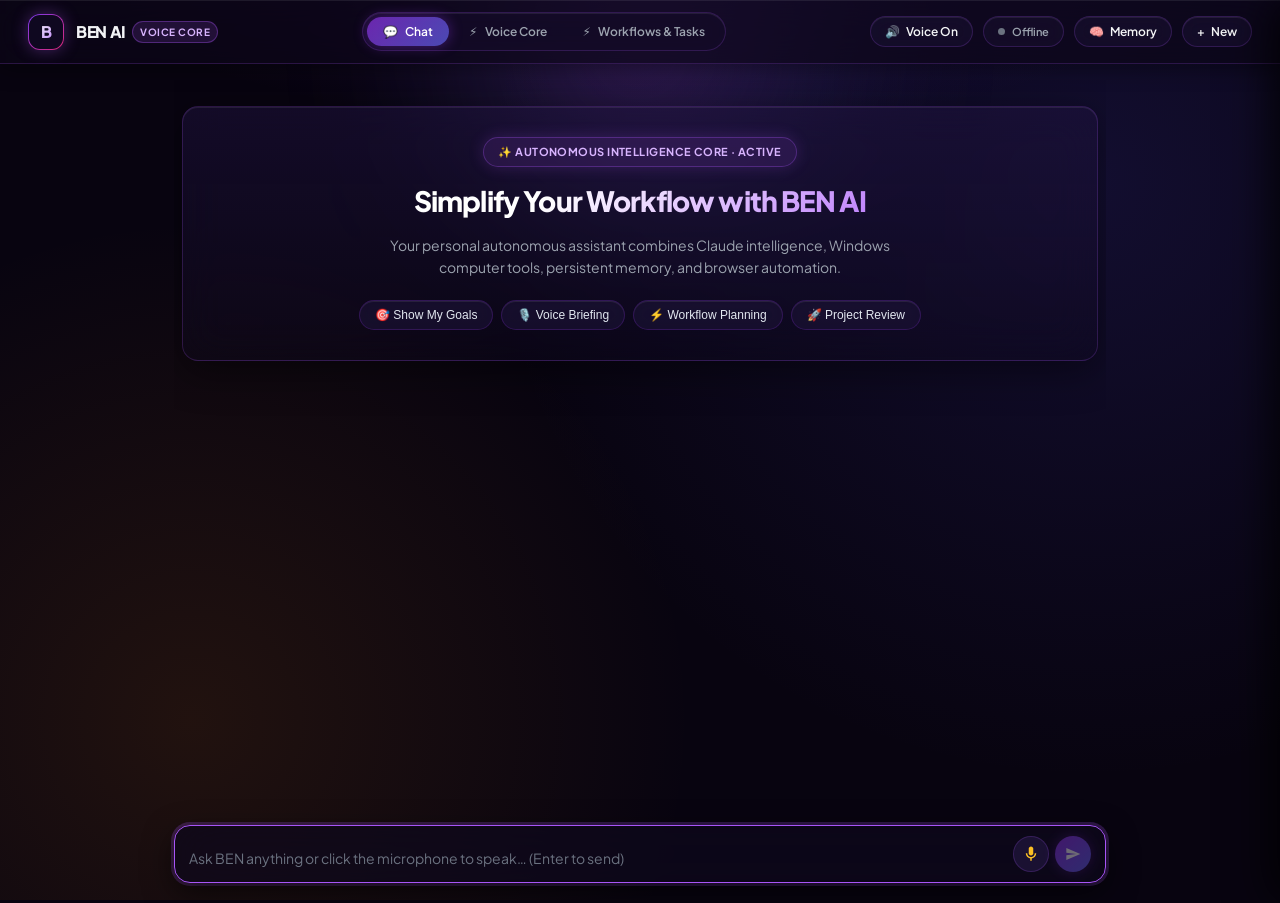
==== public/index.html @ 2bc4e599 "fix(vercel): add public/index.html to resolve 404 Not Found on deployment Vercel rewrites to the Fas" ====
<!DOCTYPE html>
<html lang="en">
<head>
  <meta charset="UTF-8" />
  <meta name="viewport" content="width=device-width, initial-scale=1.0" />
  <title>BEN — Autonomous AI Assistant</title>
  <link rel="preconnect" href="https://fonts.googleapis.com">
  <link rel="preconnect" href="https://fonts.gstatic.com" crossorigin>
  <link href="https://fonts.googleapis.com/css2?family=Plus+Jakarta+Sans:wght@300;400;500;600;700;800&family=JetBrains+Mono:wght@400;500;700&display=swap" rel="stylesheet">
  <style>
    /* ═══════════════════════════════════════════════════════════════════
       BEN AI — VORTASKY DESIGN SYSTEM
       Aesthetic: Deep Midnight Obsidian, Cosmic Purple, Golden Energy HUD
       ═══════════════════════════════════════════════════════════════════ */
    *, *::before, *::after { box-sizing: border-box; margin: 0; padding: 0; }

    :root {
      --bg-base:        #080410;
      --bg-gradient:    radial-gradient(ellipse 80% 50% at 50% -20%, rgba(120, 40, 200, 0.25), transparent 70%),
                        radial-gradient(circle 600px at 85% 20%, rgba(79, 70, 229, 0.15), transparent),
                        radial-gradient(circle 500px at 15% 80%, rgba(217, 119, 6, 0.12), transparent),
                        #080410;
      --panel-bg:       rgba(18, 12, 34, 0.62);
      --panel-border:   rgba(168, 85, 247, 0.2);
      --panel-border-hover: rgba(192, 132, 252, 0.45);
      --card-bg:        rgba(26, 17, 50, 0.52);
      --card-border:    rgba(147, 51, 234, 0.22);
      --input-bg:       rgba(14, 9, 28, 0.72);

      --accent-purple:  #a855f7;
      --accent-indigo:  #6366f1;
      --accent-glow:    rgba(168, 85, 247, 0.35);
      --accent-amber:   #f59e0b;
      --accent-gold:    #fbbf24;
      --gold-glow:      rgba(245, 158, 11, 0.45);
      --accent-cyan:    #06b6d4;
      --cyan-glow:      rgba(6, 182, 212, 0.4);

      --text-main:      #f3f4f6;
      --text-muted:     #9ca3af;
      --text-dim:       #6b7280;
      --text-accent:    #c084fc;

      --bubble-user:    linear-gradient(135deg, rgba(88, 28, 135, 0.62) 0%, rgba(126, 34, 206, 0.52) 100%);
      --bubble-ben:     rgba(22, 14, 42, 0.72);
      --bubble-border:  rgba(168, 85, 247, 0.22);

      --glass-specular: inset 0 1px 0 rgba(255, 255, 255, 0.08);

      --success:        #10b981;
      --error:          #f43f5e;
      --font-sans:      'Plus Jakarta Sans', system-ui, -apple-system, sans-serif;
      --font-mono:      'JetBrains Mono', 'Consolas', monospace;
      --radius-lg:      16px;
      --radius-md:      12px;
      --radius-sm:      8px;
      --radius-pill:    9999px;
      --transition:     all 0.25s cubic-bezier(0.16, 1, 0.3, 1);
    }

    html {
      scroll-behavior: smooth;
    }

    body {
      min-height: 100vh;
      background: var(--bg-gradient);
      background-attachment: fixed;
      color: var(--text-main);
      font-family: var(--font-sans);
      line-height: 1.6;
      overflow-x: hidden;
      overflow-y: auto;
      scroll-behavior: smooth;
      display: flex;
      flex-direction: column;
    }

    /* Ambient Haze */
    .ambient-glow {
      position: fixed;
      top: -150px;
      left: 50%;
      transform: translateX(-50%);
      width: 700px;
      height: 400px;
      background: radial-gradient(circle, rgba(168, 85, 247, 0.25) 0%, rgba(99, 102, 241, 0.1) 40%, transparent 70%);
      pointer-events: none;
      z-index: 0;
      filter: blur(60px);
    }

    /* Subtle custom scrollbars */
    ::-webkit-scrollbar {
      width: 6px;
      height: 6px;
    }
    ::-webkit-scrollbar-track {
      background: transparent;
    }
    ::-webkit-scrollbar-thumb {
      background: rgba(168, 85, 247, 0.25);
      border-radius: 4px;
    }
    ::-webkit-scrollbar-thumb:hover {
      background: rgba(168, 85, 247, 0.5);
    }

    /* ── Header (Vortasky Style) ────────────────────────────────── */
    #header {
      position: sticky;
      top: 0;
      z-index: 100;
      display: flex;
      align-items: center;
      justify-content: space-between;
      padding: 12px 28px;
      background: rgba(12, 7, 24, 0.68);
      backdrop-filter: blur(20px);
      -webkit-backdrop-filter: blur(20px);
      border-bottom: 1px solid var(--panel-border);
      box-shadow: 0 4px 20px rgba(0, 0, 0, 0.4), var(--glass-specular);
      gap: 16px;
    }

    .brand {
      display: flex;
      align-items: center;
      gap: 12px;
      cursor: pointer;
    }

    .brand-icon {
      width: 36px;
      height: 36px;
      border-radius: var(--radius-md);
      background: linear-gradient(135deg, #7c3aed 0%, #db2777 100%);
      display: flex;
      align-items: center;
      justify-content: center;
      box-shadow: 0 0 16px var(--accent-glow);
      position: relative;
      overflow: hidden;
    }
    .brand-icon::after {
      content: '';
      position: absolute;
      inset: 1px;
      border-radius: calc(var(--radius-md) - 1px);
      background: #0f0820;
    }
    .brand-icon span {
      position: relative;
      z-index: 2;
      font-weight: 800;
      font-size: 16px;
      background: linear-gradient(135deg, #f3f4f6, #c084fc);
      -webkit-background-clip: text;
      -webkit-text-fill-color: transparent;
    }

    .brand-text h1 {
      font-size: 16px;
      font-weight: 800;
      letter-spacing: -0.02em;
      display: flex;
      align-items: center;
      gap: 6px;
    }
    .brand-text h1 span {
      font-size: 10px;
      font-weight: 700;
      padding: 2px 7px;
      border-radius: var(--radius-pill);
      background: rgba(168, 85, 247, 0.15);
      border: 1px solid rgba(168, 85, 247, 0.35);
      color: #d8b4fe;
      letter-spacing: 0.05em;
      text-transform: uppercase;
    }

    /* Nav View Switcher Pills */
    .nav-tabs {
      display: flex;
      align-items: center;
      gap: 4px;
      background: rgba(22, 13, 44, 0.65);
      backdrop-filter: blur(14px);
      -webkit-backdrop-filter: blur(14px);
      border: 1px solid var(--panel-border);
      box-shadow: var(--glass-specular);
      padding: 4px;
      border-radius: var(--radius-pill);
    }
    .nav-tab {
      background: transparent;
      border: none;
      color: var(--text-muted);
      font-family: inherit;
      font-size: 12px;
      font-weight: 600;
      padding: 7px 16px;
      border-radius: var(--radius-pill);
      cursor: pointer;
      display: flex;
      align-items: center;
      gap: 7px;
      transition: var(--transition);
      white-space: nowrap;
    }
    .nav-tab:hover {
      color: var(--text-main);
    }
    .nav-tab.active {
      background: linear-gradient(135deg, rgba(147, 51, 234, 0.7) 0%, rgba(99, 102, 241, 0.7) 100%);
      color: #fff;
      box-shadow: 0 0 14px rgba(147, 51, 234, 0.4);
    }

    /* Header Controls */
    .header-actions {
      display: flex;
      align-items: center;
      gap: 10px;
    }

    .pill-badge {
      display: flex;
      align-items: center;
      gap: 7px;
      background: rgba(26, 17, 50, 0.55);
      backdrop-filter: blur(10px);
      -webkit-backdrop-filter: blur(10px);
      border: 1px solid var(--panel-border);
      box-shadow: var(--glass-specular);
      border-radius: var(--radius-pill);
      padding: 6px 14px;
      font-size: 11px;
      font-weight: 600;
      color: var(--text-muted);
    }
    .status-dot {
      width: 7px;
      height: 7px;
      border-radius: 50%;
      background: #6b7280;
      transition: var(--transition);
    }
    .status-dot.online {
      background: var(--success);
      box-shadow: 0 0 10px rgba(16, 185, 129, 0.8);
    }
    .status-dot.speaking {
      background: var(--accent-amber);
      box-shadow: 0 0 10px var(--gold-glow);
      animation: pulse 1s infinite;
    }

    .btn-action {
      background: rgba(26, 17, 50, 0.6);
      backdrop-filter: blur(10px);
      -webkit-backdrop-filter: blur(10px);
      border: 1px solid var(--panel-border);
      box-shadow: var(--glass-specular);
      color: var(--text-main);
      padding: 7px 14px;
      border-radius: var(--radius-pill);
      font-family: inherit;
      font-size: 12px;
      font-weight: 600;
      cursor: pointer;
      display: flex;
      align-items: center;
      gap: 6px;
      transition: var(--transition);
    }
    .btn-action:hover {
      background: rgba(147, 51, 234, 0.25);
      border-color: var(--accent-purple);
      box-shadow: 0 0 12px var(--accent-glow);
    }
    .btn-action.active {
      background: rgba(245, 158, 11, 0.2);
      border-color: var(--accent-amber);
      color: var(--accent-gold);
      box-shadow: 0 0 12px var(--gold-glow);
    }

    /* ── Main View Container ────────────────────────────────────── */
    #app-container {
      position: relative;
      z-index: 1;
      flex: 1;
      min-height: calc(100vh - 61px);
      display: flex;
    }

    .view-panel {
      display: none;
      width: 100%;
      min-height: calc(100vh - 61px);
      flex-direction: column;
    }
    .view-panel.active {
      display: flex;
    }

    /* ═══════════════════════════════════════════════════════════════════
       VIEW 1: CHAT INTERFACE (VORTASKY CLEAN DARK STYLE)
       ═══════════════════════════════════════════════════════════════════ */
    #view-chat {
      max-width: 980px;
      width: 100%;
      margin: 0 auto;
      padding: 16px 24px 20px;
      display: flex;
      flex-direction: column;
      height: calc(100vh - 61px);
      min-height: 520px;
    }

    #messages {
      flex: 1;
      overflow-y: auto;
      padding: 16px 8px;
      display: flex;
      flex-direction: column;
      gap: 20px;
      scroll-behavior: smooth;
    }
    #messages::-webkit-scrollbar { width: 5px; }
    #messages::-webkit-scrollbar-thumb {
      background: rgba(147, 51, 234, 0.25);
      border-radius: 4px;
    }

    /* Hero Welcome in Chat */
    .hero-banner {
      display: flex;
      flex-direction: column;
      align-items: center;
      text-align: center;
      gap: 16px;
      padding: 30px 20px;
      background: linear-gradient(180deg, rgba(30, 18, 60, 0.55) 0%, rgba(15, 9, 30, 0.4) 100%);
      border: 1px solid var(--panel-border);
      border-radius: var(--radius-lg);
      backdrop-filter: blur(20px);
      -webkit-backdrop-filter: blur(20px);
      box-shadow: 0 10px 40px rgba(0, 0, 0, 0.45), var(--glass-specular);
      margin: 10px 0 20px;
    }

    .hero-tag {
      display: inline-flex;
      align-items: center;
      gap: 8px;
      background: rgba(168, 85, 247, 0.12);
      border: 1px solid rgba(168, 85, 247, 0.3);
      color: #d8b4fe;
      font-size: 11px;
      font-weight: 700;
      padding: 5px 14px;
      border-radius: var(--radius-pill);
      letter-spacing: 0.04em;
      text-transform: uppercase;
      box-shadow: 0 0 16px rgba(168, 85, 247, 0.2);
    }

    .hero-title {
      font-size: 28px;
      font-weight: 800;
      letter-spacing: -0.03em;
      background: linear-gradient(135deg, #ffffff 30%, #c084fc 100%);
      -webkit-background-clip: text;
      -webkit-text-fill-color: transparent;
      max-width: 620px;
      line-height: 1.25;
    }
    .hero-desc {
      color: var(--text-muted);
      font-size: 14px;
      max-width: 520px;
      line-height: 1.6;
    }

    .hero-chips {
      display: flex;
      flex-wrap: wrap;
      justify-content: center;
      gap: 8px;
      margin-top: 6px;
    }
    .hero-chip {
      background: rgba(30, 20, 58, 0.55);
      backdrop-filter: blur(8px);
      -webkit-backdrop-filter: blur(8px);
      border: 1px solid var(--card-border);
      box-shadow: var(--glass-specular);
      color: #e2e8f0;
      padding: 7px 15px;
      border-radius: var(--radius-pill);
      font-size: 12px;
      font-weight: 500;
      cursor: pointer;
      display: flex;
      align-items: center;
      gap: 6px;
      transition: var(--transition);
    }
    .hero-chip:hover {
      background: rgba(147, 51, 234, 0.3);
      border-color: var(--accent-purple);
      color: #fff;
      transform: translateY(-2px);
      box-shadow: 0 4px 14px rgba(147, 51, 234, 0.3);
    }

    /* Message Bubbles */
    .message-row {
      display: flex;
      gap: 14px;
      max-width: 100%;
      animation: fadeIn 0.3s cubic-bezier(0.16, 1, 0.3, 1);
    }
    .message-row.user {
      flex-direction: row-reverse;
    }
    .message-avatar {
      width: 36px;
      height: 36px;
      border-radius: 10px;
      display: flex;
      align-items: center;
      justify-content: center;
      font-weight: 800;
      font-size: 13px;
      flex-shrink: 0;
      box-shadow: 0 0 14px rgba(0,0,0,0.4);
    }
    .message-row.user .message-avatar {
      background: linear-gradient(135deg, #7c3aed, #a855f7);
      color: #fff;
    }
    .message-row.ben .message-avatar {
      background: linear-gradient(135deg, #f59e0b, #d97706);
      color: #fff;
      box-shadow: 0 0 16px var(--gold-glow);
    }

    .bubble-container {
      display: flex;
      flex-direction: column;
      gap: 4px;
      max-width: calc(100% - 60px);
    }
    .bubble-header {
      font-size: 10.5px;
      color: var(--text-dim);
      font-weight: 600;
      letter-spacing: 0.04em;
      padding: 0 4px;
    }
    .message-row.user .bubble-header { text-align: right; }

    .bubble-body {
      padding: 14px 18px;
      border-radius: var(--radius-md);
      font-size: 14px;
      line-height: 1.65;
      word-break: break-word;
      white-space: pre-wrap;
      position: relative;
    }
    .message-row.user .bubble-body {
      background: var(--bubble-user);
      backdrop-filter: blur(12px);
      -webkit-backdrop-filter: blur(12px);
      border: 1px solid rgba(168, 85, 247, 0.35);
      border-top-right-radius: 4px;
      color: #faf5ff;
      box-shadow: 0 4px 16px rgba(126, 34, 206, 0.25), inset 0 1px 0 rgba(255, 255, 255, 0.12);
    }
    .message-row.ben .bubble-body {
      background: var(--bubble-ben);
      backdrop-filter: blur(16px);
      -webkit-backdrop-filter: blur(16px);
      border: 1px solid var(--bubble-border);
      border-top-left-radius: 4px;
      color: #f3f4f6;
      box-shadow: 0 4px 20px rgba(0, 0, 0, 0.35), var(--glass-specular);
    }
    .bubble-body.error {
      background: rgba(244, 63, 94, 0.15);
      border-color: rgba(244, 63, 94, 0.4);
      color: #fecdd3;
    }

    /* Speak Message Button inside AI Bubble */
    .bubble-footer {
      display: flex;
      align-items: center;
      gap: 8px;
      margin-top: 8px;
      padding-top: 6px;
      border-top: 1px solid rgba(255, 255, 255, 0.06);
    }
    .btn-bubble-tool {
      background: transparent;
      border: none;
      color: var(--text-dim);
      font-size: 11px;
      cursor: pointer;
      display: flex;
      align-items: center;
      gap: 4px;
      padding: 2px 6px;
      border-radius: 4px;
      transition: var(--transition);
    }
    .btn-bubble-tool:hover {
      color: var(--accent-gold);
      background: rgba(245, 158, 11, 0.12);
    }

    /* Code Blocks */
    .bubble-body code {
      font-family: var(--font-mono);
      font-size: 12.5px;
      background: rgba(10, 5, 20, 0.7);
      border: 1px solid rgba(168, 85, 247, 0.2);
      border-radius: 4px;
      padding: 2px 6px;
      color: #e9d5ff;
    }
    .bubble-body pre {
      background: #080412;
      border: 1px solid rgba(168, 85, 247, 0.2);
      border-radius: var(--radius-sm);
      padding: 12px 16px;
      margin: 10px 0;
      overflow-x: auto;
    }
    .bubble-body pre code {
      background: transparent;
      border: none;
      padding: 0;
      color: #c084fc;
    }

    /* Stream cursor */
    .stream-cursor {
      display: inline-block;
      width: 3px;
      height: 14px;
      background: var(--accent-amber);
      margin-left: 3px;
      vertical-align: middle;
      animation: blink 0.7s infinite;
      box-shadow: 0 0 8px var(--gold-glow);
    }

    /* Chat Input Bar */
    .chat-input-bar {
      margin-top: auto;
      position: sticky;
      bottom: 0;
      z-index: 10;
      background: var(--input-bg);
      border: 1px solid var(--panel-border);
      border-radius: var(--radius-lg);
      padding: 10px 14px;
      display: flex;
      align-items: flex-end;
      gap: 10px;
      backdrop-filter: blur(24px);
      -webkit-backdrop-filter: blur(24px);
      box-shadow: 0 10px 30px rgba(0, 0, 0, 0.5), var(--glass-specular);
      transition: var(--transition);
    }
    .chat-input-bar:focus-within {
      border-color: var(--accent-purple);
      box-shadow: 0 10px 30px rgba(0, 0, 0, 0.6), 0 0 0 3px rgba(168, 85, 247, 0.25);
    }

    #chat-textarea {
      flex: 1;
      background: transparent;
      border: none;
      outline: none;
      color: var(--text-main);
      font-family: inherit;
      font-size: 14px;
      line-height: 1.5;
      resize: none;
      min-height: 24px;
      max-height: 140px;
    }
    #chat-textarea::placeholder { color: var(--text-dim); }

    .input-btns {
      display: flex;
      align-items: center;
      gap: 6px;
    }

    .mic-btn-input {
      width: 36px;
      height: 36px;
      border-radius: var(--radius-pill);
      background: rgba(30, 20, 58, 0.8);
      border: 1px solid var(--panel-border);
      color: var(--accent-gold);
      cursor: pointer;
      display: flex;
      align-items: center;
      justify-content: center;
      transition: var(--transition);
    }
    .mic-btn-input:hover {
      background: rgba(245, 158, 11, 0.2);
      border-color: var(--accent-amber);
      transform: scale(1.05);
    }
    .mic-btn-input.listening {
      background: var(--accent-amber);
      color: #000;
      box-shadow: 0 0 20px var(--gold-glow);
      animation: pulse 1.2s infinite;
    }

    .send-btn-input {
      width: 36px;
      height: 36px;
      border-radius: var(--radius-pill);
      background: linear-gradient(135deg, #9333ea, #6366f1);
      border: none;
      color: #fff;
      cursor: pointer;
      display: flex;
      align-items: center;
      justify-content: center;
      transition: var(--transition);
      box-shadow: 0 0 14px rgba(147, 51, 234, 0.4);
    }
    .send-btn-input:hover:not(:disabled) {
      transform: scale(1.05);
      box-shadow: 0 0 20px rgba(147, 51, 234, 0.6);
    }
    .send-btn-input:disabled {
      opacity: 0.4;
      cursor: not-allowed;
    }

    .stop-btn-input {
      width: 36px;
      height: 36px;
      border-radius: var(--radius-pill);
      background: rgba(244, 63, 94, 0.2);
      border: 1px solid var(--error);
      color: var(--error);
      cursor: pointer;
      display: none;
      align-items: center;
      justify-content: center;
    }
    .stop-btn-input.visible { display: flex; }

    /* ═══════════════════════════════════════════════════════════════════
       VIEW 2: BEN HOLOGRAPHIC VOICE CORE (VOICE ASSISTANT HUD)
       ═══════════════════════════════════════════════════════════════════ */
    #view-jarvis {
      display: none;
      flex-direction: column;
      align-items: center;
      justify-content: center;
      position: relative;
      min-height: calc(100vh - 61px);
      padding: 30px 20px;
      text-align: center;
      overflow-y: auto;
    }
    #view-jarvis.active {
      display: flex;
    }

    /* Holographic Background Grid & Radial Glow */
    .jarvis-grid-bg {
      position: absolute;
      inset: 0;
      background-image:
        radial-gradient(circle at center, transparent 40%, rgba(8, 4, 16, 0.95) 85%),
        linear-gradient(to right, rgba(245, 158, 11, 0.04) 1px, transparent 1px),
        linear-gradient(to bottom, rgba(245, 158, 11, 0.04) 1px, transparent 1px);
      background-size: 100% 100%, 40px 40px, 40px 40px;
      pointer-events: none;
    }

    /* Canvas Arc Reactor */
    .canvas-wrapper {
      position: relative;
      width: 360px;
      height: 360px;
      display: flex;
      align-items: center;
      justify-content: center;
      cursor: pointer;
      transition: var(--transition);
    }
    .canvas-wrapper:hover {
      transform: scale(1.02);
    }
    #jarvis-canvas {
      width: 360px;
      height: 360px;
      border-radius: 50%;
    }

    /* Floating HUD telemetry around the core */
    .hud-tag {
      position: absolute;
      font-family: var(--font-mono);
      font-size: 10px;
      color: var(--accent-amber);
      letter-spacing: 0.1em;
      text-transform: uppercase;
      padding: 3px 8px;
      background: rgba(18, 12, 34, 0.72);
      backdrop-filter: blur(10px);
      -webkit-backdrop-filter: blur(10px);
      border: 1px solid rgba(245, 158, 11, 0.35);
      box-shadow: 0 2px 10px rgba(0, 0, 0, 0.3), var(--glass-specular);
      border-radius: 4px;
      pointer-events: none;
    }
    .hud-tag.top-left { top: 20px; left: -20px; }
    .hud-tag.top-right { top: 20px; right: -20px; }
    .hud-tag.bot-left { bottom: 20px; left: -20px; }
    .hud-tag.bot-right { bottom: 20px; right: -20px; }

    /* Voice Center Status & Audio Meter */
    .jarvis-status-box {
      margin-top: 24px;
      display: flex;
      flex-direction: column;
      align-items: center;
      gap: 12px;
      z-index: 2;
    }
    .jarvis-state-label {
      font-size: 18px;
      font-weight: 800;
      letter-spacing: 0.06em;
      text-transform: uppercase;
      color: #fff;
      display: flex;
      align-items: center;
      gap: 10px;
    }
    .jarvis-state-label .glow-dot {
      width: 10px;
      height: 10px;
      border-radius: 50%;
      background: var(--accent-amber);
      box-shadow: 0 0 16px var(--gold-glow);
    }

    /* Live Speech Transcription Pill */
    .jarvis-transcript-box {
      min-height: 48px;
      max-width: 600px;
      padding: 12px 24px;
      background: rgba(22, 14, 42, 0.7);
      backdrop-filter: blur(20px);
      -webkit-backdrop-filter: blur(20px);
      border: 1px solid rgba(245, 158, 11, 0.3);
      border-radius: var(--radius-pill);
      color: #fde68a;
      font-size: 14px;
      font-weight: 500;
      display: flex;
      align-items: center;
      justify-content: center;
      box-shadow: 0 8px 32px rgba(0, 0, 0, 0.45), var(--glass-specular);
      transition: var(--transition);
    }

    /* Audio wave visualizer bar */
    .audio-wave-bars {
      display: flex;
      align-items: center;
      gap: 3px;
      height: 24px;
    }
    .wave-bar {
      width: 3px;
      height: 4px;
      background: var(--accent-amber);
      border-radius: 2px;
      transition: height 0.08s ease;
    }

    /* Voice Controls */
    .jarvis-voice-controls {
      display: flex;
      align-items: center;
      gap: 14px;
      margin-top: 10px;
    }

    .btn-voice-trigger {
      padding: 12px 28px;
      border-radius: var(--radius-pill);
      background: linear-gradient(135deg, #f59e0b 0%, #d97706 100%);
      border: none;
      color: #000;
      font-family: inherit;
      font-size: 14px;
      font-weight: 800;
      letter-spacing: 0.04em;
      cursor: pointer;
      display: flex;
      align-items: center;
      gap: 10px;
      box-shadow: 0 0 25px var(--gold-glow);
      transition: var(--transition);
    }
    .btn-voice-trigger:hover {
      transform: scale(1.05);
      box-shadow: 0 0 35px var(--gold-glow);
    }
    .btn-voice-trigger.listening {
      background: linear-gradient(135deg, #ef4444, #dc2626);
      color: #fff;
      box-shadow: 0 0 30px rgba(239, 68, 68, 0.6);
      animation: pulse 1s infinite;
    }

    /* ═══════════════════════════════════════════════════════════════════
       VIEW 3: WORKFLOWS & AUTOMATION (IMAGE 1 VORTASKY KANBAN BOARD)
       ═══════════════════════════════════════════════════════════════════ */
    #view-workflows {
      padding: 24px 32px;
      display: none;
      flex-direction: column;
      min-height: calc(100vh - 61px);
      overflow-y: auto;
    }
    #view-workflows.active {
      display: flex;
    }

    .workflow-header {
      display: flex;
      justify-content: space-between;
      align-items: flex-end;
      margin-bottom: 24px;
      gap: 16px;
    }
    .workflow-header h2 {
      font-size: 24px;
      font-weight: 800;
      background: linear-gradient(135deg, #fff, #c084fc);
      -webkit-background-clip: text;
      -webkit-text-fill-color: transparent;
    }
    .workflow-header p {
      color: var(--text-muted);
      font-size: 13px;
    }

    /* Connected Apps Nodes Visualizer (from Image 1) */
    .integrations-bar {
      display: flex;
      align-items: center;
      gap: 16px;
      padding: 12px 18px;
      background: rgba(22, 14, 42, 0.58);
      backdrop-filter: blur(16px);
      -webkit-backdrop-filter: blur(16px);
      border: 1px solid var(--panel-border);
      border-radius: var(--radius-lg);
      box-shadow: var(--glass-specular);
      margin-bottom: 20px;
    }
    .integration-label {
      font-size: 12px;
      font-weight: 700;
      color: #c084fc;
      text-transform: uppercase;
      letter-spacing: 0.05em;
    }
    .integration-icons {
      display: flex;
      align-items: center;
      gap: 12px;
    }
    .app-node {
      display: flex;
      align-items: center;
      gap: 6px;
      background: rgba(30, 20, 58, 0.7);
      border: 1px solid var(--card-border);
      padding: 4px 10px;
      border-radius: var(--radius-pill);
      font-size: 11px;
      font-weight: 600;
      color: #e2e8f0;
    }
    .app-node.active {
      border-color: #10b981;
      color: #a7f3d0;
      box-shadow: 0 0 10px rgba(16, 185, 129, 0.2);
    }

    /* Kanban Columns (To-Do, In Progress, Complete) */
    .kanban-grid {
      display: grid;
      grid-template-columns: repeat(3, 1fr);
      gap: 18px;
      flex: 1;
    }
    .kanban-col {
      background: rgba(18, 12, 34, 0.6);
      backdrop-filter: blur(16px);
      -webkit-backdrop-filter: blur(16px);
      border: 1px solid var(--panel-border);
      border-radius: var(--radius-lg);
      padding: 16px;
      display: flex;
      flex-direction: column;
      gap: 14px;
      box-shadow: 0 8px 30px rgba(0, 0, 0, 0.35), var(--glass-specular);
    }
    .kanban-col-header {
      display: flex;
      justify-content: space-between;
      align-items: center;
      padding-bottom: 10px;
      border-bottom: 1px solid rgba(255, 255, 255, 0.06);
    }
    .kanban-col-title {
      font-size: 14px;
      font-weight: 700;
      display: flex;
      align-items: center;
      gap: 8px;
    }
    .col-badge {
      font-size: 11px;
      font-weight: 700;
      padding: 2px 8px;
      border-radius: var(--radius-pill);
      background: rgba(168, 85, 247, 0.2);
      color: #d8b4fe;
    }

    .kanban-cards {
      display: flex;
      flex-direction: column;
      gap: 12px;
      overflow-y: auto;
      max-height: 480px;
    }

    .kanban-card {
      background: var(--card-bg);
      backdrop-filter: blur(10px);
      -webkit-backdrop-filter: blur(10px);
      border: 1px solid var(--card-border);
      border-radius: var(--radius-md);
      padding: 14px;
      display: flex;
      flex-direction: column;
      gap: 10px;
      cursor: pointer;
      transition: var(--transition);
      box-shadow: 0 4px 16px rgba(0, 0, 0, 0.3), var(--glass-specular);
    }
    .kanban-card:hover {
      border-color: var(--accent-purple);
      transform: translateY(-2px);
      box-shadow: 0 8px 24px rgba(147, 51, 234, 0.25);
    }

    .card-tags {
      display: flex;
      gap: 6px;
    }
    .card-tag {
      font-size: 10px;
      font-weight: 700;
      text-transform: uppercase;
      padding: 2px 7px;
      border-radius: 4px;
      letter-spacing: 0.04em;
    }
    .card-tag.tester { background: rgba(59, 130, 246, 0.2); color: #93c5fd; }
    .card-tag.product { background: rgba(168, 85, 247, 0.2); color: #c084fc; }

    .card-title {
      font-size: 14px;
      font-weight: 700;
      color: #f3f4f6;
    }

    .card-meta {
      display: flex;
      justify-content: space-between;
      align-items: center;
      font-size: 11px;
      color: var(--text-dim);
      padding-top: 8px;
      border-top: 1px solid rgba(255, 255, 255, 0.05);
    }

    /* ── Slide-Out Memory Drawer ─────────────────────────────────── */
    .drawer-backdrop {
      position: fixed;
      inset: 0;
      background: rgba(0, 0, 0, 0.75);
      backdrop-filter: blur(6px);
      -webkit-backdrop-filter: blur(6px);
      z-index: 99;
      opacity: 0;
      pointer-events: none;
      transition: opacity 0.3s ease;
    }
    .drawer-backdrop.open {
      opacity: 1;
      pointer-events: auto;
    }

    .memory-drawer {
      position: fixed;
      top: 0;
      right: 0;
      bottom: 0;
      width: 480px;
      max-width: 92vw;
      background: rgba(13, 8, 28, 0.88);
      backdrop-filter: blur(24px);
      -webkit-backdrop-filter: blur(24px);
      border-left: 1px solid var(--panel-border);
      box-shadow: -10px 0 40px rgba(0, 0, 0, 0.8), inset 1px 0 0 rgba(255, 255, 255, 0.05);
      z-index: 100;
      display: flex;
      flex-direction: column;
      transform: translateX(100%);
      transition: transform 0.35s cubic-bezier(0.16, 1, 0.3, 1);
    }
    .memory-drawer.open { transform: translateX(0); }

    .drawer-header {
      padding: 18px 22px;
      border-bottom: 1px solid var(--panel-border);
      display: flex;
      justify-content: space-between;
      align-items: center;
      background: rgba(18, 11, 36, 0.75);
      backdrop-filter: blur(14px);
      -webkit-backdrop-filter: blur(14px);
    }
    .drawer-title-wrap h2 {
      font-size: 16px;
      font-weight: 700;
      color: #fff;
    }
    .drawer-title-wrap p {
      font-size: 11px;
      color: var(--text-muted);
    }

    .drawer-tabs {
      display: flex;
      background: rgba(13, 8, 28, 0.7);
      backdrop-filter: blur(12px);
      -webkit-backdrop-filter: blur(12px);
      border-bottom: 1px solid var(--panel-border);
    }
    .drawer-tab {
      flex: 1;
      padding: 12px;
      background: transparent;
      border: none;
      color: var(--text-muted);
      font-size: 13px;
      font-weight: 600;
      cursor: pointer;
      border-bottom: 2px solid transparent;
      transition: var(--transition);
    }
    .drawer-tab:hover { color: #fff; }
    .drawer-tab.active {
      color: var(--accent-purple);
      border-bottom-color: var(--accent-purple);
      background: rgba(168, 85, 247, 0.08);
    }

    .drawer-body {
      flex: 1;
      overflow-y: auto;
      padding: 18px 22px;
      display: flex;
      flex-direction: column;
      gap: 16px;
    }
    .drawer-tab-pane { display: none; }
    .drawer-tab-pane.active { display: flex; flex-direction: column; gap: 14px; }

    /* Memory Item Card */
    .memory-item {
      background: var(--card-bg);
      backdrop-filter: blur(8px);
      -webkit-backdrop-filter: blur(8px);
      border: 1px solid var(--card-border);
      border-radius: var(--radius-md);
      padding: 12px 16px;
      display: flex;
      flex-direction: column;
      gap: 8px;
      box-shadow: var(--glass-specular);
      transition: var(--transition);
    }
    .memory-item:hover { border-color: var(--accent-purple); }
    .memory-item-top {
      display: flex;
      justify-content: space-between;
      align-items: center;
    }
    .category-pill {
      font-size: 10px;
      font-weight: 700;
      text-transform: uppercase;
      padding: 2px 8px;
      border-radius: 4px;
    }
    .category-pill.goal       { background: rgba(245, 158, 11, 0.2); color: #fbbf24; }
    .category-pill.preference { background: rgba(168, 85, 247, 0.2); color: #c084fc; }
    .category-pill.project    { background: rgba(99, 102, 241, 0.2); color: #818cf8; }
    .category-pill.context    { background: rgba(6, 182, 212, 0.2); color: #67e8f9; }
    .category-pill.note       { background: rgba(52, 211, 153, 0.2); color: #6ee7b7; }

    /* Toast */
    #toast {
      position: fixed;
      bottom: 24px;
      right: 24px;
      padding: 10px 18px;
      background: rgba(26, 17, 50, 0.85);
      backdrop-filter: blur(16px);
      -webkit-backdrop-filter: blur(16px);
      border: 1px solid var(--panel-border);
      border-radius: var(--radius-md);
      color: #fff;
      font-size: 13px;
      font-weight: 500;
      box-shadow: 0 10px 30px rgba(0, 0, 0, 0.7), var(--glass-specular);
      transform: translateY(60px);
      opacity: 0;
      pointer-events: none;
      transition: var(--transition);
      z-index: 999;
    }
    #toast.show {
      transform: translateY(0);
      opacity: 1;
      pointer-events: auto;
    }
    #toast.success { border-color: var(--success); }
    #toast.error { border-color: var(--error); color: #fecdd3; }

    @keyframes pulse {
      0%, 100% { opacity: 1; transform: scale(1); }
      50% { opacity: 0.6; transform: scale(1.08); }
    }
    @keyframes blink {
      0%, 100% { opacity: 1; }
      50% { opacity: 0; }
    }
    @keyframes fadeIn {
      from { opacity: 0; transform: translateY(6px); }
      to { opacity: 1; transform: translateY(0); }
    }

    /* Responsive adjustments */
    @media (max-width: 768px) {
      #header { padding: 10px 16px; }
      #view-chat { padding: 12px 14px 16px; }
      .kanban-grid { grid-template-columns: 1fr; }
      .hero-title { font-size: 22px; }
      .canvas-wrapper { width: 300px; height: 300px; }
      #jarvis-canvas { width: 300px; height: 300px; }
    }
    @media (max-height: 640px) {
      #view-chat { height: auto; min-height: calc(100vh - 61px); }
      #messages { overflow-y: visible; }
      .chat-input-bar { position: sticky; bottom: 8px; }
    }
  </style>
</head>
<body>
  <div class="ambient-glow"></div>

  <!-- ── Top Header (Vortasky Style) ────────────────────────── -->
  <header id="header">
    <div class="brand" id="brand-home">
      <div class="brand-icon">
        <span>B</span>
      </div>
      <div class="brand-text">
        <h1>BEN AI <span>Voice Core</span></h1>
      </div>
    </div>

    <!-- Central View Navigation Tabs -->
    <nav class="nav-tabs">
      <button class="nav-tab active" data-view="chat">
        <span>💬</span> Chat
      </button>
      <button class="nav-tab" data-view="jarvis">
        <span>⚡</span> Voice Core
      </button>
      <button class="nav-tab" data-view="workflows">
        <span>⚡</span> Workflows & Tasks
      </button>
    </nav>

    <!-- Header Actions -->
    <div class="header-actions">
      <!-- Voice Audio Toggle -->
      <button class="btn-action" id="tts-toggle-btn" title="Toggle Voice Output">
        <span id="tts-icon">🔊</span>
        <span id="tts-label">Voice On</span>
      </button>

      <!-- Status Indicator -->
      <div class="pill-badge" id="status-badge">
        <span class="status-dot" id="status-dot"></span>
        <span id="status-text">Online</span>
      </div>

      <!-- Memory Drawer Toggle -->
      <button class="btn-action" id="memory-btn" title="Inspect & Edit Long-Term Memory">
        <span>🧠</span> Memory
      </button>

      <!-- New Chat Button -->
      <button class="btn-action" id="new-chat-btn" title="Start Fresh Conversation">
        <span>+</span> New
      </button>
    </div>
  </header>

  <!-- ── App View Container ─────────────────────────────────── -->
  <main id="app-container">

    <!-- ════════════════════════════════════════════════════════
         VIEW 1: CHAT INTERFACE
    ════════════════════════════════════════════════════════ -->
    <section class="view-panel active" id="view-chat">
      <div id="messages">
        <!-- Hero Welcome (Vortasky AI Style) -->
        <div class="hero-banner" id="hero-welcome">
          <div class="hero-tag">✨ Autonomous Intelligence Core · Active</div>
          <h2 class="hero-title">Simplify Your Workflow with BEN AI</h2>
          <p class="hero-desc">
            Your personal autonomous assistant combines Claude intelligence, Windows computer tools, persistent memory, and browser automation.
          </p>
          <div class="hero-chips">
            <button class="hero-chip" data-prompt="What are my current goals and active projects?">
              🎯 Show My Goals
            </button>
            <button class="hero-chip" data-prompt="Activate voice assistant mode and give me a morning briefing.">
              🎙️ Voice Briefing
            </button>
            <button class="hero-chip" data-prompt="Help me organize my workflow tasks for this week.">
              ⚡ Workflow Planning
            </button>
            <button class="hero-chip" data-prompt="Review my open projects and suggest next milestones.">
              🚀 Project Review
            </button>
          </div>
        </div>
      </div>

      <!-- Chat Input Bar -->
      <div class="chat-input-bar">
        <textarea
          id="chat-textarea"
          placeholder="Ask BEN anything or click the microphone to speak… (Enter to send)"
          rows="1"
          maxlength="32000"
        ></textarea>
        <div class="input-btns">
          <!-- Voice Dictation Button -->
          <button class="mic-btn-input" id="mic-btn-chat" title="Push to talk (Speech Recognition)">
            <svg width="18" height="18" viewBox="0 0 24 24" fill="currentColor">
              <path d="M12 14c1.66 0 3-1.34 3-3V5c0-1.66-1.34-3-3-3S9 3.34 9 5v6c0 1.66 1.34 3 3 3z"/>
              <path d="M17 11c0 2.76-2.24 5-5 5s-5-2.24-5-5H5c0 3.53 2.61 6.43 6 6.92V21h2v-3.08c3.39-.49 6-3.39 6-6.92h-2z"/>
            </svg>
          </button>

          <!-- Stop Button -->
          <button class="stop-btn-input" id="stop-btn" title="Stop Generation">
            <svg width="14" height="14" viewBox="0 0 14 14" fill="currentColor">
              <rect x="2" y="2" width="10" height="10" rx="2"/>
            </svg>
          </button>

          <!-- Send Button -->
          <button class="send-btn-input" id="send-btn" title="Send (Enter)" disabled>
            <svg width="16" height="16" viewBox="0 0 24 24" fill="currentColor">
              <path d="M2.01 21L23 12 2.01 3 2 10l15 2-15 2z"/>
            </svg>
          </button>
        </div>
      </div>
    </section>

    <!-- ════════════════════════════════════════════════════════
         VIEW 2: BEN HOLOGRAPHIC VOICE CORE (VOICE ASSISTANT HUD)
    ════════════════════════════════════════════════════════ -->
    <section class="view-panel" id="view-jarvis">
      <div class="jarvis-grid-bg"></div>

      <!-- Holographic Voice Core Canvas -->
      <div class="canvas-wrapper" id="canvas-reactor-wrap" title="Click to Speak / Listen">
        <canvas id="jarvis-canvas" width="400" height="400"></canvas>
        <span class="hud-tag top-left">BEN VOICE CORE // ONLINE</span>
        <span class="hud-tag top-right">CLAUDE 3.5 SONNET</span>
        <span class="hud-tag bot-left">SYS AUDIO: SYNCED</span>
        <span class="hud-tag bot-right">CORE TELEMETRY: 99.8%</span>
      </div>

      <!-- BEN Telemetry Status -->
      <div class="jarvis-status-box">
        <div class="jarvis-state-label" id="jarvis-state-text">
          <span class="glow-dot"></span> BEN CORE // STANDBY
        </div>

        <!-- Live Audio Wave Oscilloscope -->
        <div class="audio-wave-bars" id="audio-wave-bars">
          <!-- 24 wave bars populated by JS -->
        </div>

        <!-- Live Speech Transcription Bubble -->
        <div class="jarvis-transcript-box" id="jarvis-transcript">
          "Click the Voice Core or press Push-to-Talk to speak with BEN."
        </div>

        <!-- Voice Action Buttons -->
        <div class="jarvis-voice-controls">
          <button class="btn-voice-trigger" id="jarvis-mic-trigger">
            <svg width="18" height="18" viewBox="0 0 24 24" fill="currentColor">
              <path d="M12 14c1.66 0 3-1.34 3-3V5c0-1.66-1.34-3-3-3S9 3.34 9 5v6c0 1.66 1.34 3 3 3z"/>
              <path d="M17 11c0 2.76-2.24 5-5 5s-5-2.24-5-5H5c0 3.53 2.61 6.43 6 6.92V21h2v-3.08c3.39-.49 6-3.39 6-6.92h-2z"/>
            </svg>
            <span id="jarvis-mic-label">INITIALIZE VOICE</span>
          </button>

          <button class="btn-action" id="theme-color-toggle" title="Toggle Amber Gold / Cyan Pulse Core">
            <span>⚡</span> Switch Core Energy
          </button>
        </div>
      </div>
    </section>

    <!-- ════════════════════════════════════════════════════════
         VIEW 3: WORKFLOWS & TASKS (VORTASKY KANBAN)
    ════════════════════════════════════════════════════════ -->
    <section class="view-panel" id="view-workflows">
      <div class="workflow-header">
        <div>
          <h2>Manage Tasks Effortlessly with BEN AI</h2>
          <p>Organize projects, automated goals, and multi-turn milestones across your local computer and tools.</p>
        </div>
        <button class="btn-action active" id="btn-add-task">+ Create New Task</button>
      </div>

      <!-- Connected App Ecosystem Nodes (from Image 1) -->
      <div class="integrations-bar">
        <span class="integration-label">Omni-Channel Connectors:</span>
        <div class="integration-icons">
          <span class="app-node active">🌐 Chrome Extension</span>
          <span class="app-node active">💻 Windows OS</span>
          <span class="app-node active">🧠 SQLite Memory</span>
          <span class="app-node active">⚡ FastAPI Engine</span>
          <span class="app-node active">⚡ Claude 3.5 Sonnet</span>
        </div>
      </div>

      <!-- Kanban Columns -->
      <div class="kanban-grid">
        <!-- Col 1: To-Do -->
        <div class="kanban-col">
          <div class="kanban-col-header">
            <span class="kanban-col-title">📌 To-Do</span>
            <span class="col-badge" id="badge-todo">2</span>
          </div>
          <div class="kanban-cards" id="cards-todo">
            <div class="kanban-card">
              <div class="card-tags">
                <span class="card-tag tester">Tester</span>
                <span class="card-tag product">Product</span>
              </div>
              <div class="card-title">Setup Local Computer Tools (Phase 6)</div>
              <div class="card-meta">
                <span>Security Sandbox</span>
                <span>Priority: High</span>
              </div>
            </div>
            <div class="kanban-card">
              <div class="card-tags">
                <span class="card-tag product">AI Agent</span>
              </div>
              <div class="card-title">Autonomous Study & Productivity Schedule</div>
              <div class="card-meta">
                <span>Memory Context</span>
                <span>Auto-sync</span>
              </div>
            </div>
          </div>
        </div>

        <!-- Col 2: In Progress -->
        <div class="kanban-col">
          <div class="kanban-col-header">
            <span class="kanban-col-title">⚡ In Progress</span>
            <span class="col-badge" id="badge-progress">2</span>
          </div>
          <div class="kanban-cards" id="cards-progress">
            <div class="kanban-card">
              <div class="card-tags">
                <span class="card-tag tester">UI/UX</span>
                <span class="card-tag product">Frontend</span>
              </div>
              <div class="card-title">BEN Voice Assistant & Audio HUD</div>
              <div class="card-meta">
                <span>Audio Synthesis</span>
                <span>Active</span>
              </div>
            </div>
            <div class="kanban-card">
              <div class="card-tags">
                <span class="card-tag tester">System</span>
              </div>
              <div class="card-title">PySide6 Desktop Companion Bridge</div>
              <div class="card-meta">
                <span>Hotkeys & Tray</span>
                <span>Running</span>
              </div>
            </div>
          </div>
        </div>

        <!-- Col 3: Complete -->
        <div class="kanban-col">
          <div class="kanban-col-header">
            <span class="kanban-col-title">✅ Complete</span>
            <span class="col-badge" id="badge-complete">3</span>
          </div>
          <div class="kanban-cards" id="cards-complete">
            <div class="kanban-card">
              <div class="card-tags">
                <span class="card-tag product">Core</span>
              </div>
              <div class="card-title">Anthropic Claude & API Integration</div>
              <div class="card-meta">
                <span>claude-3-5-sonnet</span>
                <span>Verified</span>
              </div>
            </div>
            <div class="kanban-card">
              <div class="card-tags">
                <span class="card-tag tester">Memory</span>
              </div>
              <div class="card-title">Persistent SQLite Core Memories (Phase 3)</div>
              <div class="card-meta">
                <span>Thread-safe</span>
                <span>Verified</span>
              </div>
            </div>
            <div class="kanban-card">
              <div class="card-tags">
                <span class="card-tag product">Extension</span>
              </div>
              <div class="card-title">Chrome Extension Manifest V3 (Phase 5)</div>
              <div class="card-meta">
                <span>36 Tests Passing</span>
                <span>Loaded</span>
              </div>
            </div>
          </div>
        </div>
      </div>
    </section>
  </main>

  <!-- ── Slide-Out Memory Drawer (Phase 3 & 4) ──────────────── -->
  <div id="drawer-backdrop" class="drawer-backdrop"></div>
  <aside id="memory-drawer" class="memory-drawer">
    <div class="drawer-header">
      <div class="drawer-title-wrap">
        <h2>🧠 Memory & Sessions</h2>
        <p>Persistent SQLite storage loaded into BEN's system reasoning</p>
      </div>
      <button class="btn-action" id="close-drawer-btn">✕</button>
    </div>

    <div class="drawer-tabs">
      <button class="drawer-tab active" data-tab="memories-pane">Core Memories</button>
      <button class="drawer-tab" data-tab="sessions-pane">Saved Sessions</button>
    </div>

    <div class="drawer-body">
      <!-- Pane 1: Core Memories -->
      <div id="memories-pane" class="drawer-tab-pane active">
        <!-- Add Memory Form -->
        <div class="memory-item" style="gap:10px;">
          <span style="font-size:12px;font-weight:700;color:var(--accent-purple);">+ Add New Memory</span>
          <div style="display:flex;gap:8px;">
            <select id="new-memory-cat" style="background:#0a0514;color:#fff;border:1px solid var(--panel-border);padding:6px;border-radius:6px;font-size:12px;">
              <option value="goal">🎯 Goal</option>
              <option value="preference">⚙️ Preference</option>
              <option value="project">🚀 Project</option>
              <option value="context">📌 Context</option>
              <option value="note">📝 Note</option>
            </select>
            <button id="save-memory-btn" class="btn-action" style="background:var(--accent-purple);color:#fff;">Save</button>
          </div>
          <textarea id="new-memory-text" rows="2" placeholder="e.g. Remember my key goals and project milestones..." style="background:#0a0514;color:#fff;border:1px solid var(--panel-border);padding:8px;border-radius:6px;font-size:13px;resize:vertical;"></textarea>
        </div>

        <!-- Memories List -->
        <div id="memories-container" style="display:flex;flex-direction:column;gap:10px;"></div>
      </div>

      <!-- Pane 2: Saved Sessions -->
      <div id="sessions-pane" class="drawer-tab-pane">
        <div style="display:flex;justify-content:space-between;align-items:center;">
          <span style="font-size:12px;color:var(--text-muted);">Session History</span>
          <button id="refresh-sessions-btn" class="btn-action" style="padding:4px 10px;font-size:11px;">↻ Refresh</button>
        </div>
        <div id="sessions-container" style="display:flex;flex-direction:column;gap:10px;"></div>
      </div>
    </div>
  </aside>

  <!-- Toast Notification -->
  <div id="toast"></div>

  <!-- ═══════════════════════════════════════════════════════════════════
       BEN CLIENT CORE LOGIC
       ═══════════════════════════════════════════════════════════════════ -->
  <script>
    'use strict';

    // ── API Endpoints ───────────────────────────────────────────────
    const API = {
      STATUS:        '/api/chat/status',
      STREAM:        '/api/chat/stream',
      CLEAR:         '/api/chat/clear',
      STOP:          '/api/chat/stop',
      SWITCH:        (id) => `/api/chat/switch/${id}`,
      MEMORIES:      '/api/memory/',
      MEMORY:        (id) => `/api/memory/${id}`,
      MEMORY_TOGGLE: (id) => `/api/memory/${id}/toggle`,
      CONVERSATIONS: '/api/memory/conversations/',
      CONVERSATION:  (id) => `/api/memory/conversations/${id}`,
    };

    // ── Global State ────────────────────────────────────────────────
    let isGenerating = false;
    let currentAbort = null;
    let sessionId = null;
    let allMemories = [];
    let isListening = false;
    let ttsEnabled = true;
    let jarvisTheme = 'gold'; // 'gold' or 'cyan'

    // ── Audio Context & Sound FX Generator (Web Audio API) ──────────
    let audioCtx = null;
    function getAudioContext() {
      if (!audioCtx) {
        audioCtx = new (window.AudioContext || window.webkitAudioContext)();
      }
      if (audioCtx.state === 'suspended') {
        audioCtx.resume();
      }
      return audioCtx;
    }

    // High-Tech Sound Effects
    function playJarvisChime(type = 'wake') {
      try {
        const ctx = getAudioContext();
        const now = ctx.currentTime;

        if (type === 'wake') {
          // Ascending dual high-tech beep
          const osc1 = ctx.createOscillator();
          const osc2 = ctx.createOscillator();
          const gain = ctx.createGain();

          osc1.type = 'sine';
          osc2.type = 'triangle';
          osc1.frequency.setValueAtTime(520, now);
          osc1.frequency.exponentialRampToValueAtTime(880, now + 0.12);

          osc2.frequency.setValueAtTime(1040, now + 0.05);
          osc2.frequency.exponentialRampToValueAtTime(1760, now + 0.2);

          gain.gain.setValueAtTime(0.12, now);
          gain.gain.exponentialRampToValueAtTime(0.001, now + 0.28);

          osc1.connect(gain);
          osc2.connect(gain);
          gain.connect(ctx.destination);

          osc1.start(now);
          osc2.start(now + 0.05);
          osc1.stop(now + 0.28);
          osc2.stop(now + 0.28);

        } else if (type === 'done') {
          // Pleasant resolution chord
          [660, 880, 1320].forEach((freq, idx) => {
            const osc = ctx.createOscillator();
            const gain = ctx.createGain();
            osc.type = 'sine';
            osc.frequency.setValueAtTime(freq, now + idx * 0.04);
            gain.gain.setValueAtTime(0.08, now + idx * 0.04);
            gain.gain.exponentialRampToValueAtTime(0.001, now + 0.35);
            osc.connect(gain);
            gain.connect(ctx.destination);
            osc.start(now + idx * 0.04);
            osc.stop(now + 0.35);
          });
        }
      } catch (err) {
        console.warn('Audio FX error:', err);
      }
    }

    // ── Speech Synthesis (BEN Voice TTS) ────────────────────────────
    let selectedVoice = null;

    function populateVoices() {
      const voices = window.speechSynthesis ? window.speechSynthesis.getVoices() : [];
      // Prefer natural English assistant voice for BEN
      selectedVoice = voices.find(v => v.lang.includes('en-GB') || v.name.includes('British') || v.name.includes('George') || v.name.includes('Daniel'))
        || voices.find(v => v.lang.startsWith('en') && (v.name.includes('Natural') || v.name.includes('Guy')))
        || voices.find(v => v.lang.startsWith('en'))
        || voices[0];
    }
    if (window.speechSynthesis) {
      window.speechSynthesis.onvoiceschanged = populateVoices;
      populateVoices();
    }

    function speakJarvis(text) {
      if (!ttsEnabled || !window.speechSynthesis) return;

      window.speechSynthesis.cancel(); // Stop any pending speech
      // Clean markdown code blocks from speech
      const cleanText = text
        .replace(/```[\s\S]*?```/g, 'Code block omitted.')
        .replace(/`([^`]+)`/g, '$1')
        .replace(/[*_#>-]/g, ' ')
        .trim();

      if (!cleanText) return;

      const utterance = new SpeechSynthesisUtterance(cleanText);
      if (selectedVoice) utterance.voice = selectedVoice;
      utterance.rate = 1.05; // Crisp intellectual tone
      utterance.pitch = 0.95; // Calm, clear assistant tone

      utterance.onstart = () => {
        document.getElementById('status-dot').className = 'status-dot speaking';
        document.getElementById('status-text').textContent = 'Speaking…';
        setJarvisState('SPEAKING');
      };
      utterance.onend = () => {
        document.getElementById('status-dot').className = 'status-dot online';
        document.getElementById('status-text').textContent = 'Online';
        setJarvisState('STANDBY');
      };

      window.speechSynthesis.speak(utterance);
    }

    // ── Speech Recognition (STT Voice Input) ────────────────────────
    let recognition = null;
    const SpeechRec = window.SpeechRecognition || window.webkitSpeechRecognition;

    if (SpeechRec) {
      recognition = new SpeechRec();
      recognition.continuous = false;
      recognition.interimResults = true;
      recognition.lang = 'en-US';

      recognition.onstart = () => {
        isListening = true;
        playJarvisChime('wake');
        document.getElementById('mic-btn-chat').classList.add('listening');
        document.getElementById('jarvis-mic-trigger').classList.add('listening');
        document.getElementById('jarvis-mic-label').textContent = 'LISTENING…';
        setJarvisState('LISTENING');
        showToast('🎙️ BEN listening…', 'success');
      };

      recognition.onresult = (evt) => {
        const transcript = Array.from(evt.results)
          .map(r => r[0].transcript)
          .join('');

        document.getElementById('jarvis-transcript').textContent = `"${transcript}"`;
        document.getElementById('chat-textarea').value = transcript;
        resizeTextarea();
        updateSendBtn();
      };

      recognition.onerror = (evt) => {
        console.warn('Speech Recognition error:', evt.error);
        stopListening();
        showToast('Speech recognition error: ' + evt.error, 'error');
      };

      recognition.onend = () => {
        stopListening();
        const finalPrompt = document.getElementById('chat-textarea').value.trim();
        if (finalPrompt) {
          playJarvisChime('done');
          sendMessage();
        }
      };
    }

    function toggleListening() {
      if (!recognition) {
        showToast('Speech recognition not supported in this browser.', 'error');
        return;
      }
      if (isListening) {
        recognition.stop();
      } else {
        getAudioContext();
        try { recognition.start(); } catch {}
      }
    }

    function stopListening() {
      isListening = false;
      document.getElementById('mic-btn-chat').classList.remove('listening');
      document.getElementById('jarvis-mic-trigger').classList.remove('listening');
      document.getElementById('jarvis-mic-label').textContent = 'INITIALIZE VOICE';
      if (!isGenerating) setJarvisState('STANDBY');
    }

    // ── Holographic Arc-Reactor Sphere Canvas Animation ─────────────
    const canvas = document.getElementById('jarvis-canvas');
    const ctx = canvas.getContext('2d');
    let animationFrameId = null;
    let rotationAngle = 0;
    let corePulse = 0;
    let jarvisState = 'STANDBY'; // 'STANDBY', 'LISTENING', 'THINKING', 'SPEAKING'

    // Particle field
    const particles = Array.from({ length: 60 }, () => ({
      x: (Math.random() - 0.5) * 200,
      y: (Math.random() - 0.5) * 200,
      z: (Math.random() - 0.5) * 200,
      size: Math.random() * 2 + 1,
      speed: Math.random() * 0.02 + 0.01,
    }));

    function setJarvisState(state) {
      jarvisState = state;
      const label = document.getElementById('jarvis-state-text');
      if (label) {
        label.innerHTML = `<span class="glow-dot"></span> BEN CORE // ${state}`;
      }
    }

    function drawArcReactor() {
      ctx.clearRect(0, 0, canvas.width, canvas.height);
      const cx = canvas.width / 2;
      const cy = canvas.height / 2;

      // Primary Energy Theme Color
      const primaryColor = jarvisTheme === 'gold' ? '#f59e0b' : '#06b6d4';
      const secondaryColor = jarvisTheme === 'gold' ? '#fbbf24' : '#38bdf8';
      const glowColor = jarvisTheme === 'gold' ? 'rgba(245, 158, 11, 0.4)' : 'rgba(6, 182, 212, 0.4)';

      // Speed boost when thinking or listening
      const speedMult = jarvisState === 'THINKING' ? 3.5 : jarvisState === 'LISTENING' ? 2.0 : 1.0;
      rotationAngle += 0.015 * speedMult;
      corePulse += 0.04 * speedMult;

      // ── Outer Glowing Halo ──
      const grad = ctx.createRadialGradient(cx, cy, 20, cx, cy, 170);
      grad.addColorStop(0, glowColor);
      grad.addColorStop(0.5, 'rgba(168, 85, 247, 0.1)');
      grad.addColorStop(1, 'transparent');
      ctx.fillStyle = grad;
      ctx.beginPath();
      ctx.arc(cx, cy, 170, 0, Math.PI * 2);
      ctx.fill();

      // ── Concentric Segmented Rings ──
      // Ring 1 (Outer compass ticks)
      ctx.strokeStyle = primaryColor;
      ctx.lineWidth = 1.5;
      ctx.beginPath();
      ctx.arc(cx, cy, 150, 0, Math.PI * 2);
      ctx.stroke();

      // Outer ticks
      const ticks = 36;
      for (let i = 0; i < ticks; i++) {
        const a = (i / ticks) * Math.PI * 2 + rotationAngle * 0.5;
        const r1 = 144;
        const r2 = i % 3 === 0 ? 154 : 148;
        ctx.beginPath();
        ctx.moveTo(cx + Math.cos(a) * r1, cy + Math.sin(a) * r1);
        ctx.lineTo(cx + Math.cos(a) * r2, cy + Math.sin(a) * r2);
        ctx.stroke();
      }

      // Ring 2 (Segmented Gyro Ring)
      ctx.save();
      ctx.translate(cx, cy);
      ctx.rotate(-rotationAngle * 0.8);
      ctx.lineWidth = 3;
      ctx.strokeStyle = secondaryColor;
      for (let s = 0; s < 4; s++) {
        ctx.beginPath();
        ctx.arc(0, 0, 115, s * Math.PI / 2 + 0.15, (s + 1) * Math.PI / 2 - 0.15);
        ctx.stroke();
      }
      ctx.restore();

      // Ring 3 (Inner Teeth)
      ctx.save();
      ctx.translate(cx, cy);
      ctx.rotate(rotationAngle * 1.2);
      ctx.lineWidth = 2;
      ctx.strokeStyle = primaryColor;
      for (let t = 0; t < 12; t++) {
        const a = (t / 12) * Math.PI * 2;
        ctx.beginPath();
        ctx.arc(0, 0, 80, a, a + 0.25);
        ctx.stroke();
      }
      ctx.restore();

      // ── Orbiting Holographic Particles ──
      particles.forEach(p => {
        p.x = p.x * Math.cos(p.speed) - p.z * Math.sin(p.speed);
        p.z = p.z * Math.cos(p.speed) + p.x * Math.sin(p.speed);
        const scale = 250 / (250 + p.z);
        const px = cx + p.x * scale;
        const py = cy + p.y * scale;

        ctx.fillStyle = secondaryColor;
        ctx.beginPath();
        ctx.arc(px, py, p.size * scale, 0, Math.PI * 2);
        ctx.fill();
      });

      // ── Center Arc-Reactor Core ──
      const pulseRadius = 38 + Math.sin(corePulse) * (jarvisState === 'LISTENING' ? 8 : 4);
      const coreGrad = ctx.createRadialGradient(cx, cy, 2, cx, cy, pulseRadius);
      coreGrad.addColorStop(0, '#ffffff');
      coreGrad.addColorStop(0.3, secondaryColor);
      coreGrad.addColorStop(1, glowColor);

      ctx.fillStyle = coreGrad;
      ctx.beginPath();
      ctx.arc(cx, cy, pulseRadius, 0, Math.PI * 2);
      ctx.fill();

      // Inner Core Ring
      ctx.strokeStyle = '#ffffff';
      ctx.lineWidth = 2;
      ctx.beginPath();
      ctx.arc(cx, cy, 22, 0, Math.PI * 2);
      ctx.stroke();

      animationFrameId = requestAnimationFrame(drawArcReactor);
    }
    drawArcReactor();

    // Generate Audio Wave Bars in BEN Voice HUD
    const waveContainer = document.getElementById('audio-wave-bars');
    for (let i = 0; i < 24; i++) {
      const b = document.createElement('div');
      b.className = 'wave-bar';
      waveContainer.appendChild(b);
    }

    // Animate wave bars randomly when speaking or listening
    setInterval(() => {
      const bars = waveContainer.querySelectorAll('.wave-bar');
      bars.forEach(bar => {
        if (jarvisState === 'LISTENING' || jarvisState === 'SPEAKING') {
          const h = Math.floor(Math.random() * 20) + 4;
          bar.style.height = h + 'px';
        } else {
          bar.style.height = '4px';
        }
      });
    }, 90);

    // ── Navigation & View Switching ──────────────────────────────────
    document.querySelectorAll('.nav-tab').forEach(tab => {
      tab.addEventListener('click', () => {
        document.querySelectorAll('.nav-tab').forEach(t => t.classList.remove('active'));
        document.querySelectorAll('.view-panel').forEach(p => p.classList.remove('active'));

        tab.classList.add('active');
        const viewId = `view-${tab.dataset.view}`;
        const targetView = document.getElementById(viewId);
        if (targetView) targetView.classList.add('active');
      });
    });

    document.getElementById('brand-home').addEventListener('click', () => {
      document.querySelector('[data-view="chat"]').click();
    });

    // ── Core Engine & Anthropic Status Check ─────────────────────────
    async function checkStatus() {
      try {
        const res = await fetch(API.STATUS);
        if (!res.ok) throw new Error('Offline');
        const data = await res.json();
        sessionId = data.session_id;

        const dot = document.getElementById('status-dot');
        const text = document.getElementById('status-text');
        if (data.status === 'online') {
          dot.className = 'status-dot online';
          text.textContent = `Online (${data.model})`;
        } else {
          dot.className = 'status-dot';
          text.textContent = 'Unconfigured';
        }
      } catch {
        document.getElementById('status-dot').className = 'status-dot';
        document.getElementById('status-text').textContent = 'Offline';
      }
    }

    // ── Chat Input Helpers ──────────────────────────────────────────
    const textarea = document.getElementById('chat-textarea');
    const sendBtn = document.getElementById('send-btn');
    const stopBtn = document.getElementById('stop-btn');

    function resizeTextarea() {
      textarea.style.height = '24px';
      textarea.style.height = Math.min(textarea.scrollHeight, 140) + 'px';
    }

    function updateSendBtn() {
      const val = textarea.value.trim();
      sendBtn.disabled = !val || isGenerating;
    }

    textarea.addEventListener('input', () => {
      resizeTextarea();
      updateSendBtn();
    });

    textarea.addEventListener('keydown', (e) => {
      if (e.key === 'Enter' && !e.shiftKey) {
        e.preventDefault();
        if (!sendBtn.disabled) sendMessage();
      }
    });

    // ── Message Rendering & Markdown Parsing ────────────────────────
    function renderMarkdown(text) {
      let s = text.replace(/&/g, '&amp;').replace(/</g, '&lt;').replace(/>/g, '&gt;');
      s = s.replace(/```(\w*)\n?([\s\S]*?)```/g, (_, lang, code) => `<pre><code>${code.trimEnd()}</code></pre>`);
      s = s.replace(/`([^`\n]+)`/g, '<code>$1</code>');
      s = s.replace(/\*\*(.+?)\*\*/g, '<strong>$1</strong>');
      s = s.replace(/\*(.+?)\*/g, '<em>$1</em>');
      return s;
    }

    function appendMessage(role, content, isError = false) {
      const welcome = document.getElementById('hero-welcome');
      if (welcome) welcome.style.display = 'none';

      const row = document.createElement('div');
      row.className = `message-row ${role}`;

      const avatar = document.createElement('div');
      avatar.className = 'message-avatar';
      avatar.textContent = role === 'user' ? 'U' : 'B';

      const container = document.createElement('div');
      container.className = 'bubble-container';

      const header = document.createElement('div');
      header.className = 'bubble-header';
      const timeStr = new Date().toLocaleTimeString([], { hour: '2-digit', minute: '2-digit' });
      header.textContent = role === 'user' ? `You · ${timeStr}` : `BEN · ${timeStr}`;

      const body = document.createElement('div');
      body.className = `bubble-body ${isError ? 'error' : ''}`;
      body.innerHTML = role === 'ben' && !isError ? renderMarkdown(content) : content;

      container.appendChild(header);
      container.appendChild(body);

      // Add read-aloud button for AI responses
      if (role === 'ben' && !isError) {
        const footer = document.createElement('div');
        footer.className = 'bubble-footer';
        footer.innerHTML = `
          <button class="btn-bubble-tool" onclick="speakJarvis('${content.replace(/'/g, "\\'")}')" title="Read Aloud with BEN Voice">
            🔊 Read Aloud
          </button>
        `;
        container.appendChild(footer);
      }

      row.appendChild(avatar);
      row.appendChild(container);

      const msgs = document.getElementById('messages');
      msgs.appendChild(row);
      msgs.scrollTop = msgs.scrollHeight;
    }

    // ── Streaming Message Generation ────────────────────────────────
    async function sendMessage() {
      const text = textarea.value.trim();
      if (!text || isGenerating) return;

      textarea.value = '';
      resizeTextarea();
      updateSendBtn();

      appendMessage('user', text);
      isGenerating = true;
      sendBtn.disabled = true;
      stopBtn.classList.add('visible');
      setJarvisState('THINKING');

      // Add streaming bubble placeholder
      const welcome = document.getElementById('hero-welcome');
      if (welcome) welcome.style.display = 'none';

      const row = document.createElement('div');
      row.className = 'message-row ben';

      const avatar = document.createElement('div');
      avatar.className = 'message-avatar';
      avatar.textContent = 'B';

      const container = document.createElement('div');
      container.className = 'bubble-container';

      const header = document.createElement('div');
      header.className = 'bubble-header';
      header.textContent = `BEN · ${new Date().toLocaleTimeString([], { hour: '2-digit', minute: '2-digit' })}`;

      const body = document.createElement('div');
      body.className = 'bubble-body';

      const cursor = document.createElement('span');
      cursor.className = 'stream-cursor';
      body.appendChild(cursor);

      container.appendChild(header);
      container.appendChild(body);
      row.appendChild(avatar);
      row.appendChild(container);

      const msgs = document.getElementById('messages');
      msgs.appendChild(row);
      msgs.scrollTop = msgs.scrollHeight;

      currentAbort = new AbortController();
      let accumulated = '';

      try {
        let resp;
        try {
          resp = await fetch(API.STREAM, {
            method: 'POST',
            headers: { 'Content-Type': 'application/json' },
            body: JSON.stringify({ message: text }),
            signal: currentAbort.signal,
          });
        } catch (fetchErr) {
          if (fetchErr.name === 'AbortError') throw fetchErr;
          await new Promise(r => setTimeout(r, 500));
          resp = await fetch(API.STREAM, {
            method: 'POST',
            headers: { 'Content-Type': 'application/json' },
            body: JSON.stringify({ message: text }),
            signal: currentAbort.signal,
          });
        }

        if (!resp.ok) {
          const errData = await resp.json().catch(() => ({ detail: resp.statusText }));
          throw new Error(errData.detail || `HTTP ${resp.status}`);
        }

        const reader = resp.body.getReader();
        const decoder = new TextDecoder();
        let buffer = '';

        while (true) {
          const { done, value } = await reader.read();
          if (done) break;

          buffer += decoder.decode(value, { stream: true });
          const lines = buffer.split('\n');
          buffer = lines.pop();

          for (const line of lines) {
            if (!line.startsWith('data: ')) continue;
            const raw = line.slice(6).trim();
            if (!raw) continue;

            let evt;
            try { evt = JSON.parse(raw); } catch { continue; }

            if (evt.type === 'token') {
              accumulated += evt.text;
              body.innerHTML = renderMarkdown(accumulated);
              body.appendChild(cursor);
              msgs.scrollTop = msgs.scrollHeight;

            } else if (evt.type === 'done') {
              sessionId = evt.session_id;
              if (cursor.parentNode) cursor.remove();
              body.innerHTML = renderMarkdown(accumulated || '(No response)');
              playJarvisChime('done');
              speakJarvis(accumulated);
              break;

            } else if (evt.type === 'cancelled') {
              if (cursor.parentNode) cursor.remove();
              body.innerHTML = renderMarkdown(accumulated || '(Generation stopped)');
              break;

            } else if (evt.type === 'error') {
              if (cursor.parentNode) cursor.remove();
              body.className = 'bubble-body error';
              body.textContent = `Error: ${evt.detail}`;
              break;
            }
          }
        }

      } catch (err) {
        if (cursor.parentNode) cursor.remove();
        if (err.name !== 'AbortError') {
          body.className = 'bubble-body error';
          body.textContent = `Error: ${err.message}`;
        }
      } finally {
        isGenerating = false;
        sendBtn.disabled = false;
        stopBtn.classList.remove('visible');
        setJarvisState('STANDBY');
      }
    }

    // ── Stop Generation ─────────────────────────────────────────────
    stopBtn.addEventListener('click', async () => {
      if (currentAbort) currentAbort.abort();
      try { await fetch(API.STOP, { method: 'POST' }); } catch {}
      isGenerating = false;
      stopBtn.classList.remove('visible');
      sendBtn.disabled = false;
      setJarvisState('STANDBY');
      showToast('Generation cancelled.', '');
    });

    // ── New Conversation ────────────────────────────────────────────
    document.getElementById('new-chat-btn').addEventListener('click', async () => {
      if (isGenerating) stopBtn.click();
      try {
        const res = await fetch(API.CLEAR, { method: 'POST' });
        const data = await res.json();
        sessionId = data.session_id;

        document.getElementById('messages').innerHTML = `
          <div class="hero-banner" id="hero-welcome">
            <div class="hero-tag">✨ Autonomous Intelligence Core · Active</div>
            <h2 class="hero-title">Simplify Your Workflow with BEN AI</h2>
            <p class="hero-desc">Previous conversation archived to SQLite. BEN is ready for your next instruction.</p>
          </div>
        `;
        showToast('New conversation initialized.', 'success');
      } catch {
        showToast('Could not clear conversation.', 'error');
      }
    });

    // ── Voice & Audio Controls ──────────────────────────────────────
    document.getElementById('tts-toggle-btn').addEventListener('click', () => {
      ttsEnabled = !ttsEnabled;
      const icon = document.getElementById('tts-icon');
      const label = document.getElementById('tts-label');
      if (ttsEnabled) {
        icon.textContent = '🔊';
        label.textContent = 'Voice On';
        showToast('Voice synthesis enabled.', 'success');
      } else {
        icon.textContent = '🔇';
        label.textContent = 'Voice Muted';
        if (window.speechSynthesis) window.speechSynthesis.cancel();
        showToast('Voice output muted.', '');
      }
    });

    // Mic Button in Chat Bar
    document.getElementById('mic-btn-chat').addEventListener('click', toggleListening);

    // Mic Trigger in BEN Voice Core View
    document.getElementById('jarvis-mic-trigger').addEventListener('click', toggleListening);
    document.getElementById('canvas-reactor-wrap').addEventListener('click', toggleListening);

    // Toggle Arc Gold ⚡ / Cyber Blue 🌐 Core Energy Theme
    document.getElementById('theme-color-toggle').addEventListener('click', () => {
      jarvisTheme = jarvisTheme === 'gold' ? 'cyan' : 'gold';
      showToast(`Core energy shifted to ${jarvisTheme.toUpperCase()}.`, 'success');
    });

    // Quick-Prompt Chips
    document.querySelectorAll('.hero-chip').forEach(chip => {
      chip.addEventListener('click', () => {
        textarea.value = chip.dataset.prompt;
        resizeTextarea();
        updateSendBtn();
        sendMessage();
      });
    });

    // ── Memory Management Drawer (Phase 3 & 4) ──────────────────────
    const memoryDrawer = document.getElementById('memory-drawer');
    const drawerBackdrop = document.getElementById('drawer-backdrop');

    function openMemoryDrawer() {
      memoryDrawer.classList.add('open');
      drawerBackdrop.classList.add('open');
      loadMemories();
      loadSessions();
    }
    function closeMemoryDrawer() {
      memoryDrawer.classList.remove('open');
      drawerBackdrop.classList.remove('open');
    }

    document.getElementById('memory-btn').addEventListener('click', openMemoryDrawer);
    document.getElementById('close-drawer-btn').addEventListener('click', closeMemoryDrawer);
    drawerBackdrop.addEventListener('click', closeMemoryDrawer);

    // Load & Render Core Memories
    async function loadMemories() {
      try {
        const res = await fetch(API.MEMORIES);
        allMemories = await res.json();
        const container = document.getElementById('memories-container');

        if (allMemories.length === 0) {
          container.innerHTML = '<div style="color:var(--text-muted);font-size:12px;text-align:center;padding:16px;">No saved memories yet.</div>';
          return;
        }

        container.innerHTML = allMemories.map(m => `
          <div class="memory-item">
            <div class="memory-item-top">
              <span class="category-pill ${m.category}">${m.category}</span>
              <div style="display:flex;gap:6px;">
                <button class="btn-action" style="padding:2px 8px;font-size:11px;" onclick="toggleMemoryItem('${m.id}')">
                  ${m.active ? '● Active' : '○ Off'}
                </button>
                <button class="btn-action" style="padding:2px 8px;font-size:11px;" onclick="deleteMemoryItem('${m.id}')">🗑</button>
              </div>
            </div>
            <div style="font-size:13px;color:#f3f4f6;">${m.content}</div>
          </div>
        `).join('');
      } catch (err) {
        console.error(err);
      }
    }

    window.toggleMemoryItem = async (id) => {
      await fetch(API.MEMORY_TOGGLE(id), { method: 'POST' });
      await loadMemories();
    };
    window.deleteMemoryItem = async (id) => {
      await fetch(API.MEMORY(id), { method: 'DELETE' });
      await loadMemories();
    };

    document.getElementById('save-memory-btn').addEventListener('click', async () => {
      const text = document.getElementById('new-memory-text').value.trim();
      const cat = document.getElementById('new-memory-cat').value;
      if (!text) return;

      await fetch(API.MEMORIES, {
        method: 'POST',
        headers: { 'Content-Type': 'application/json' },
        body: JSON.stringify({ category: cat, content: text }),
      });
      document.getElementById('new-memory-text').value = '';
      showToast('Saved to BEN long-term memory!', 'success');
      await loadMemories();
    });

    // Load Saved Sessions
    async function loadSessions() {
      try {
        const res = await fetch(API.CONVERSATIONS);
        const sessions = await res.json();
        const container = document.getElementById('sessions-container');

        if (sessions.length === 0) {
          container.innerHTML = '<div style="color:var(--text-muted);font-size:12px;text-align:center;padding:16px;">No saved sessions yet.</div>';
          return;
        }

        container.innerHTML = sessions.map(s => `
          <div class="memory-item" style="cursor:pointer;" onclick="switchSessionItem('${s.id}')">
            <div style="font-weight:700;font-size:13px;color:#fff;">${s.title || 'Conversation'}</div>
            <div style="font-size:11px;color:var(--text-dim);">${s.id.slice(0, 8)}… · ${new Date(s.updated_at || s.created_at).toLocaleDateString()}</div>
          </div>
        `).join('');
      } catch (err) {
        console.error(err);
      }
    }

    window.switchSessionItem = async (id) => {
      await fetch(API.SWITCH(id), { method: 'POST' });
      const res = await fetch(API.CONVERSATION(id));
      const conv = await res.json();

      const msgs = document.getElementById('messages');
      msgs.innerHTML = '';
      if (conv.messages && conv.messages.length > 0) {
        conv.messages.forEach(m => appendMessage(m.role === 'user' ? 'user' : 'ben', m.content, m.is_error));
      }
      closeMemoryDrawer();
      showToast('Loaded conversation session.', 'success');
    };

    // ── Toast Notification Helper ───────────────────────────────────
    let toastTimeout = null;
    function showToast(msg, type = '') {
      const toast = document.getElementById('toast');
      toast.textContent = msg;
      toast.className = `show ${type}`;
      clearTimeout(toastTimeout);
      toastTimeout = setTimeout(() => { toast.className = ''; }, 3200);
    }

    // ── Initial Boot ────────────────────────────────────────────────
    (async function init() {
      await checkStatus();
      setInterval(checkStatus, 30000);
      textarea.focus();
    })();
  </script>
</body>
</html>
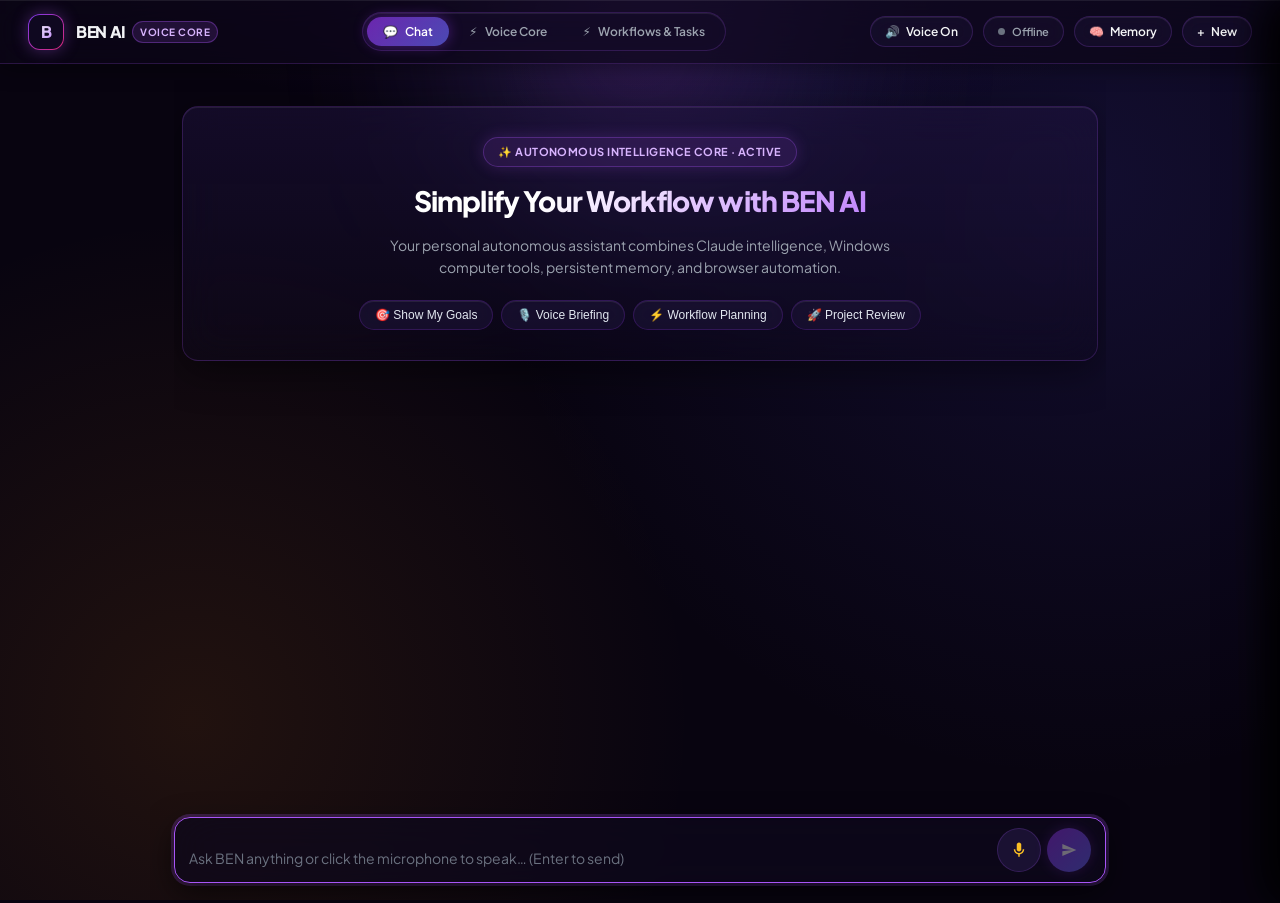
==== commit b1ff30c2: "feat: complete Claude API configuration handling and full mobile responsiveness" ====
--- a/public/index.html
+++ b/public/index.html
@@ -291,15 +291,19 @@
       position: relative;
       z-index: 1;
       flex: 1;
-      min-height: calc(100vh - 61px);
-      display: flex;
+      min-height: calc(var(--app-height, 100dvh) - 61px);
+      display: flex;
+      max-width: 100vw;
+      overflow-x: hidden;
     }
 
     .view-panel {
       display: none;
       width: 100%;
-      min-height: calc(100vh - 61px);
+      max-width: 100vw;
+      min-height: calc(var(--app-height, 100dvh) - 61px);
       flex-direction: column;
+      overflow-x: hidden;
     }
     .view-panel.active {
       display: flex;
@@ -315,8 +319,9 @@
       padding: 16px 24px 20px;
       display: flex;
       flex-direction: column;
-      height: calc(100vh - 61px);
-      min-height: 520px;
+      height: calc(var(--app-height, 100dvh) - 61px);
+      min-height: 0;
+      overflow-x: hidden;
     }
 
     #messages {
@@ -605,8 +610,10 @@
     }
 
     .mic-btn-input {
-      width: 36px;
-      height: 36px;
+      width: 44px;
+      height: 44px;
+      min-width: 44px;
+      min-height: 44px;
       border-radius: var(--radius-pill);
       background: rgba(30, 20, 58, 0.8);
       border: 1px solid var(--panel-border);
@@ -616,6 +623,7 @@
       align-items: center;
       justify-content: center;
       transition: var(--transition);
+      touch-action: manipulation;
     }
     .mic-btn-input:hover {
       background: rgba(245, 158, 11, 0.2);
@@ -630,8 +638,10 @@
     }
 
     .send-btn-input {
-      width: 36px;
-      height: 36px;
+      width: 44px;
+      height: 44px;
+      min-width: 44px;
+      min-height: 44px;
       border-radius: var(--radius-pill);
       background: linear-gradient(135deg, #9333ea, #6366f1);
       border: none;
@@ -642,6 +652,7 @@
       justify-content: center;
       transition: var(--transition);
       box-shadow: 0 0 14px rgba(147, 51, 234, 0.4);
+      touch-action: manipulation;
     }
     .send-btn-input:hover:not(:disabled) {
       transform: scale(1.05);
@@ -653,8 +664,10 @@
     }
 
     .stop-btn-input {
-      width: 36px;
-      height: 36px;
+      width: 44px;
+      height: 44px;
+      min-width: 44px;
+      min-height: 44px;
       border-radius: var(--radius-pill);
       background: rgba(244, 63, 94, 0.2);
       border: 1px solid var(--error);
@@ -663,6 +676,7 @@
       display: none;
       align-items: center;
       justify-content: center;
+      touch-action: manipulation;
     }
     .stop-btn-input.visible { display: flex; }
 
@@ -1183,17 +1197,321 @@
       to { opacity: 1; transform: translateY(0); }
     }
 
-    /* Responsive adjustments */
-    @media (max-width: 768px) {
-      #header { padding: 10px 16px; }
-      #view-chat { padding: 12px 14px 16px; }
-      .kanban-grid { grid-template-columns: 1fr; }
-      .hero-title { font-size: 22px; }
-      .canvas-wrapper { width: 300px; height: 300px; }
-      #jarvis-canvas { width: 300px; height: 300px; }
-    }
+    /* ── Mobile Sidebar & Header Elements ────────────────────────── */
+    .mobile-header-actions {
+      display: none;
+      align-items: center;
+      gap: 8px;
+    }
+
+    .mobile-menu-btn {
+      display: none;
+      align-items: center;
+      justify-content: center;
+      width: 44px;
+      height: 44px;
+      min-width: 44px;
+      min-height: 44px;
+      border-radius: var(--radius-md);
+      background: rgba(26, 17, 50, 0.7);
+      backdrop-filter: blur(10px);
+      -webkit-backdrop-filter: blur(10px);
+      border: 1px solid var(--panel-border);
+      color: var(--text-main);
+      cursor: pointer;
+      transition: var(--transition);
+      touch-action: manipulation;
+    }
+    .mobile-menu-btn:hover {
+      background: rgba(147, 51, 234, 0.25);
+      border-color: var(--accent-purple);
+      box-shadow: 0 0 12px var(--accent-glow);
+    }
+
+    .mobile-sidebar-backdrop {
+      position: fixed;
+      inset: 0;
+      background: rgba(0, 0, 0, 0.72);
+      backdrop-filter: blur(8px);
+      -webkit-backdrop-filter: blur(8px);
+      z-index: 299;
+      opacity: 0;
+      pointer-events: none;
+      transition: opacity 0.3s ease;
+    }
+    .mobile-sidebar-backdrop.open {
+      opacity: 1;
+      pointer-events: auto;
+    }
+
+    .mobile-sidebar {
+      position: fixed;
+      top: 0;
+      right: 0;
+      bottom: 0;
+      width: min(320px, 86vw);
+      background: rgba(14, 8, 30, 0.94);
+      backdrop-filter: blur(24px);
+      -webkit-backdrop-filter: blur(24px);
+      border-left: 1px solid var(--panel-border);
+      box-shadow: -10px 0 40px rgba(0, 0, 0, 0.8), var(--glass-specular);
+      z-index: 300;
+      display: flex;
+      flex-direction: column;
+      gap: 16px;
+      padding: 20px 18px;
+      transform: translateX(100%);
+      transition: transform 0.3s cubic-bezier(0.16, 1, 0.3, 1);
+      overflow-y: auto;
+    }
+    .mobile-sidebar.open {
+      transform: translateX(0);
+    }
+
+    .mobile-sidebar-header {
+      display: flex;
+      align-items: center;
+      justify-content: space-between;
+      padding-bottom: 14px;
+      border-bottom: 1px solid var(--panel-border);
+    }
+
+    .btn-close-sidebar {
+      width: 44px;
+      height: 44px;
+      min-width: 44px;
+      min-height: 44px;
+      border-radius: var(--radius-md);
+      background: rgba(255, 255, 255, 0.06);
+      border: 1px solid var(--panel-border);
+      color: var(--text-muted);
+      font-size: 16px;
+      cursor: pointer;
+      display: flex;
+      align-items: center;
+      justify-content: center;
+      transition: var(--transition);
+      touch-action: manipulation;
+    }
+    .btn-close-sidebar:hover {
+      background: rgba(244, 63, 94, 0.2);
+      border-color: var(--error);
+      color: #fff;
+    }
+
+    .mobile-sidebar-section {
+      display: flex;
+      flex-direction: column;
+      gap: 8px;
+    }
+    .mobile-section-label {
+      font-size: 10.5px;
+      font-weight: 700;
+      letter-spacing: 0.08em;
+      text-transform: uppercase;
+      color: var(--text-dim);
+      padding: 0 4px;
+    }
+
+    .mobile-nav-list, .mobile-actions-list {
+      display: flex;
+      flex-direction: column;
+      gap: 6px;
+    }
+
+    .mobile-nav-item, .mobile-action-btn {
+      width: 100%;
+      min-height: 44px;
+      padding: 10px 14px;
+      border-radius: var(--radius-md);
+      background: rgba(22, 13, 44, 0.65);
+      border: 1px solid var(--panel-border);
+      color: var(--text-muted);
+      font-family: inherit;
+      font-size: 13.5px;
+      font-weight: 600;
+      cursor: pointer;
+      display: flex;
+      align-items: center;
+      gap: 12px;
+      transition: var(--transition);
+      text-align: left;
+      touch-action: manipulation;
+    }
+    .mobile-nav-item:hover, .mobile-action-btn:hover {
+      background: rgba(147, 51, 234, 0.2);
+      border-color: var(--accent-purple);
+      color: var(--text-main);
+    }
+    .mobile-nav-item.active {
+      background: linear-gradient(135deg, rgba(147, 51, 234, 0.7) 0%, rgba(99, 102, 241, 0.7) 100%);
+      border-color: var(--accent-purple);
+      color: #fff;
+      box-shadow: 0 0 14px rgba(147, 51, 234, 0.4);
+    }
+
+    .mobile-sidebar-footer {
+      margin-top: auto;
+      padding-top: 14px;
+      border-top: 1px solid var(--panel-border);
+    }
+    .mobile-telemetry-box {
+      background: rgba(22, 13, 44, 0.4);
+      border: 1px solid var(--panel-border);
+      border-radius: var(--radius-sm);
+      padding: 10px 12px;
+      display: flex;
+      flex-direction: column;
+      gap: 6px;
+      font-size: 11px;
+    }
+    .mobile-telemetry-row {
+      display: flex;
+      justify-content: space-between;
+      align-items: center;
+    }
+    .telemetry-label {
+      color: var(--text-dim);
+    }
+    .telemetry-val {
+      color: var(--accent-gold);
+      font-family: var(--font-mono);
+      font-weight: 600;
+    }
+
+    /* ── Responsive Media Queries ───────────────────────────────── */
+    @media (max-width: 860px) {
+      #header {
+        padding: 10px 16px;
+        justify-content: space-between;
+      }
+      .nav-tabs {
+        display: none !important;
+      }
+      .header-actions {
+        display: none !important;
+      }
+      .mobile-header-actions {
+        display: flex;
+      }
+      .mobile-menu-btn {
+        display: flex;
+      }
+      #view-chat {
+        padding: 10px 12px 14px;
+        height: calc(var(--app-height, 100dvh) - 58px);
+      }
+      #messages {
+        padding: 10px 4px;
+        gap: 14px;
+      }
+      .hero-banner {
+        padding: 18px 14px;
+        margin: 4px 0 14px;
+        gap: 12px;
+      }
+      .hero-title {
+        font-size: clamp(20px, 5vw, 24px);
+        line-height: 1.3;
+      }
+      .hero-desc {
+        font-size: 13px;
+      }
+      .hero-chips {
+        gap: 6px;
+      }
+      .hero-chip {
+        padding: 7px 12px;
+        font-size: 11.5px;
+      }
+      .message-row {
+        gap: 10px;
+      }
+      .message-avatar {
+        width: 32px;
+        height: 32px;
+        font-size: 12px;
+        border-radius: 8px;
+      }
+      .bubble-container {
+        max-width: calc(100% - 42px);
+      }
+      .bubble-body {
+        padding: 11px 14px;
+        font-size: 13.5px;
+        line-height: 1.55;
+      }
+      .chat-input-bar {
+        padding: 8px 10px;
+        gap: 8px;
+        border-radius: 14px;
+      }
+      #chat-textarea {
+        font-size: 16px;
+        min-height: 28px;
+        max-height: 110px;
+      }
+      .canvas-wrapper {
+        width: min(300px, 80vw);
+        height: min(300px, 80vw);
+      }
+      #jarvis-canvas {
+        width: 100%;
+        height: 100%;
+      }
+      .hud-tag {
+        font-size: 9px;
+        padding: 2px 6px;
+      }
+      .hud-tag.top-left { top: 10px; left: 6px; }
+      .hud-tag.top-right { top: 10px; right: 6px; }
+      .hud-tag.bot-left { bottom: 10px; left: 6px; }
+      .hud-tag.bot-right { bottom: 10px; right: 6px; }
+      .memory-drawer {
+        width: 100vw;
+        max-width: 100vw;
+      }
+      .kanban-grid {
+        grid-template-columns: 1fr;
+      }
+    }
+
+    @media (max-width: 430px) {
+      #header {
+        padding: 8px 12px;
+      }
+      .brand-icon {
+        width: 32px;
+        height: 32px;
+      }
+      .brand-text h1 {
+        font-size: 14.5px;
+      }
+      .bubble-body {
+        padding: 10px 12px;
+        font-size: 13px;
+      }
+      .bubble-container {
+        max-width: calc(100% - 38px);
+      }
+    }
+
+    @media (max-width: 360px) {
+      .brand-text h1 span {
+        display: none;
+      }
+      .mobile-status-pill {
+        padding: 5px 8px;
+        font-size: 10px;
+      }
+      .canvas-wrapper {
+        width: 250px;
+        height: 250px;
+      }
+    }
+
     @media (max-height: 640px) {
-      #view-chat { height: auto; min-height: calc(100vh - 61px); }
+      #view-chat { height: auto; min-height: calc(var(--app-height, 100dvh) - 61px); }
       #messages { overflow-y: visible; }
       .chat-input-bar { position: sticky; bottom: 8px; }
     }
@@ -1213,8 +1531,8 @@
       </div>
     </div>
 
-    <!-- Central View Navigation Tabs -->
-    <nav class="nav-tabs">
+    <!-- Central View Navigation Tabs (Desktop) -->
+    <nav class="nav-tabs" id="desktop-nav-tabs">
       <button class="nav-tab active" data-view="chat">
         <span>💬</span> Chat
       </button>
@@ -1226,8 +1544,8 @@
       </button>
     </nav>
 
-    <!-- Header Actions -->
-    <div class="header-actions">
+    <!-- Header Actions (Desktop) -->
+    <div class="header-actions" id="desktop-header-actions">
       <!-- Voice Audio Toggle -->
       <button class="btn-action" id="tts-toggle-btn" title="Toggle Voice Output">
         <span id="tts-icon">🔊</span>
@@ -1250,7 +1568,87 @@
         <span>+</span> New
       </button>
     </div>
+
+    <!-- Mobile Header Controls (Visible on <= 860px) -->
+    <div class="mobile-header-actions" id="mobile-header-actions">
+      <div class="pill-badge mobile-status-pill" id="mobile-status-badge">
+        <span class="status-dot" id="mobile-status-dot"></span>
+        <span id="mobile-status-text">Online</span>
+      </div>
+      <button class="mobile-menu-btn" id="mobile-menu-btn" aria-label="Toggle navigation menu" title="Open Menu">
+        <svg width="22" height="22" viewBox="0 0 24 24" fill="none" stroke="currentColor" stroke-width="2" stroke-linecap="round" stroke-linejoin="round">
+          <line x1="3" y1="6" x2="21" y2="6"></line>
+          <line x1="3" y1="12" x2="21" y2="12"></line>
+          <line x1="3" y1="18" x2="21" y2="18"></line>
+        </svg>
+      </button>
+    </div>
   </header>
+
+  <!-- ── Mobile Collapsible Navigation Sidebar & Backdrop ─────── -->
+  <div id="mobile-sidebar-backdrop" class="mobile-sidebar-backdrop" aria-hidden="true"></div>
+  <aside id="mobile-sidebar" class="mobile-sidebar" aria-label="Mobile Navigation">
+    <div class="mobile-sidebar-header">
+      <div class="brand">
+        <div class="brand-icon">
+          <span>B</span>
+        </div>
+        <div class="brand-text">
+          <h1>BEN AI <span>Core</span></h1>
+        </div>
+      </div>
+      <button class="btn-close-sidebar" id="close-mobile-sidebar-btn" aria-label="Close menu">✕</button>
+    </div>
+
+    <div class="mobile-sidebar-section">
+      <div class="mobile-section-label">Navigation</div>
+      <nav class="mobile-nav-list">
+        <button class="mobile-nav-item active" data-view="chat">
+          <span class="mobile-nav-icon">💬</span>
+          <span class="mobile-nav-text">Chat Interface</span>
+        </button>
+        <button class="mobile-nav-item" data-view="jarvis">
+          <span class="mobile-nav-icon">⚡</span>
+          <span class="mobile-nav-text">Voice Core HUD</span>
+        </button>
+        <button class="mobile-nav-item" data-view="workflows">
+          <span class="mobile-nav-icon">📋</span>
+          <span class="mobile-nav-text">Workflows & Tasks</span>
+        </button>
+      </nav>
+    </div>
+
+    <div class="mobile-sidebar-section">
+      <div class="mobile-section-label">Actions</div>
+      <div class="mobile-actions-list">
+        <button class="mobile-action-btn" id="mobile-tts-btn">
+          <span id="mobile-tts-icon">🔊</span>
+          <span id="mobile-tts-label">Voice On</span>
+        </button>
+        <button class="mobile-action-btn" id="mobile-memory-btn">
+          <span>🧠</span>
+          <span>Memory Drawer</span>
+        </button>
+        <button class="mobile-action-btn" id="mobile-new-chat-btn">
+          <span>+</span>
+          <span>New Chat</span>
+        </button>
+      </div>
+    </div>
+
+    <div class="mobile-sidebar-footer">
+      <div class="mobile-telemetry-box">
+        <div class="mobile-telemetry-row">
+          <span class="telemetry-label">Status:</span>
+          <span class="telemetry-val" id="mobile-footer-status">Online</span>
+        </div>
+        <div class="mobile-telemetry-row">
+          <span class="telemetry-label">Engine:</span>
+          <span class="telemetry-val" id="mobile-footer-model">BEN Claude Core</span>
+        </div>
+      </div>
+    </div>
+  </aside>
 
   <!-- ── App View Container ─────────────────────────────────── -->
   <main id="app-container">
@@ -1915,42 +2313,102 @@
     }, 90);
 
     // ── Navigation & View Switching ──────────────────────────────────
-    document.querySelectorAll('.nav-tab').forEach(tab => {
+    function switchView(viewName) {
+      document.querySelectorAll('.nav-tab, .mobile-nav-item').forEach(tab => {
+        if (tab.dataset.view === viewName) {
+          tab.classList.add('active');
+        } else {
+          tab.classList.remove('active');
+        }
+      });
+      document.querySelectorAll('.view-panel').forEach(p => p.classList.remove('active'));
+
+      const viewId = `view-${viewName}`;
+      const targetView = document.getElementById(viewId);
+      if (targetView) targetView.classList.add('active');
+    }
+
+    document.querySelectorAll('.nav-tab, .mobile-nav-item').forEach(tab => {
       tab.addEventListener('click', () => {
-        document.querySelectorAll('.nav-tab').forEach(t => t.classList.remove('active'));
-        document.querySelectorAll('.view-panel').forEach(p => p.classList.remove('active'));
-
-        tab.classList.add('active');
-        const viewId = `view-${tab.dataset.view}`;
-        const targetView = document.getElementById(viewId);
-        if (targetView) targetView.classList.add('active');
+        switchView(tab.dataset.view);
+        closeMobileSidebar();
       });
     });
 
     document.getElementById('brand-home').addEventListener('click', () => {
-      document.querySelector('[data-view="chat"]').click();
+      switchView('chat');
     });
+
+    // ── Mobile Sidebar Controls ──────────────────────────────────────
+    const mobileSidebar = document.getElementById('mobile-sidebar');
+    const mobileBackdrop = document.getElementById('mobile-sidebar-backdrop');
+    const mobileMenuBtn = document.getElementById('mobile-menu-btn');
+    const closeMobileSidebarBtn = document.getElementById('close-mobile-sidebar-btn');
+
+    function openMobileSidebar() {
+      if (mobileSidebar && mobileBackdrop) {
+        mobileSidebar.classList.add('open');
+        mobileBackdrop.classList.add('open');
+      }
+    }
+
+    function closeMobileSidebar() {
+      if (mobileSidebar && mobileBackdrop) {
+        mobileSidebar.classList.remove('open');
+        mobileBackdrop.classList.remove('open');
+      }
+    }
+
+    if (mobileMenuBtn) mobileMenuBtn.addEventListener('click', openMobileSidebar);
+    if (closeMobileSidebarBtn) closeMobileSidebarBtn.addEventListener('click', closeMobileSidebar);
+    if (mobileBackdrop) mobileBackdrop.addEventListener('click', closeMobileSidebar);
+
+    // Dynamic mobile viewport height handler
+    function updateAppHeight() {
+      const height = window.visualViewport ? window.visualViewport.height : window.innerHeight;
+      document.documentElement.style.setProperty('--app-height', `${height}px`);
+    }
+    window.addEventListener('resize', updateAppHeight);
+    window.addEventListener('orientationchange', updateAppHeight);
+    if (window.visualViewport) {
+      window.visualViewport.addEventListener('resize', updateAppHeight);
+      window.visualViewport.addEventListener('scroll', updateAppHeight);
+    }
+    updateAppHeight();
 
     // ── Core Engine & Anthropic Status Check ─────────────────────────
     async function checkStatus() {
+      const dot = document.getElementById('status-dot');
+      const text = document.getElementById('status-text');
+      const mDot = document.getElementById('mobile-status-dot');
+      const mText = document.getElementById('mobile-status-text');
+      const mFootStatus = document.getElementById('mobile-footer-status');
+      const mFootModel = document.getElementById('mobile-footer-model');
+
       try {
         const res = await fetch(API.STATUS);
         if (!res.ok) throw new Error('Offline');
         const data = await res.json();
         sessionId = data.session_id;
 
-        const dot = document.getElementById('status-dot');
-        const text = document.getElementById('status-text');
-        if (data.status === 'online') {
-          dot.className = 'status-dot online';
-          text.textContent = `Online (${data.model})`;
-        } else {
-          dot.className = 'status-dot';
-          text.textContent = 'Unconfigured';
-        }
+        const isOnline = data.status === 'online';
+        const dotClass = isOnline ? 'status-dot online' : 'status-dot';
+        const statusLabel = isOnline ? `Online (${data.model})` : 'Unconfigured';
+        const compactLabel = isOnline ? 'Online' : 'Offline';
+
+        if (dot) dot.className = dotClass;
+        if (text) text.textContent = statusLabel;
+        if (mDot) mDot.className = dotClass;
+        if (mText) mText.textContent = compactLabel;
+        if (mFootStatus) mFootStatus.textContent = compactLabel;
+        if (mFootModel) mFootModel.textContent = data.model || 'BEN AI';
       } catch {
-        document.getElementById('status-dot').className = 'status-dot';
-        document.getElementById('status-text').textContent = 'Offline';
+        if (dot) dot.className = 'status-dot';
+        if (text) text.textContent = 'Offline';
+        if (mDot) mDot.className = 'status-dot';
+        if (mText) mText.textContent = 'Offline';
+        if (mFootStatus) mFootStatus.textContent = 'Offline';
+        if (mFootModel) mFootModel.textContent = 'Offline';
       }
     }
 
@@ -2209,20 +2667,49 @@
     });
 
     // ── Voice & Audio Controls ──────────────────────────────────────
-    document.getElementById('tts-toggle-btn').addEventListener('click', () => {
-      ttsEnabled = !ttsEnabled;
+    function updateTtsUi() {
       const icon = document.getElementById('tts-icon');
       const label = document.getElementById('tts-label');
+      const mIcon = document.getElementById('mobile-tts-icon');
+      const mLabel = document.getElementById('mobile-tts-label');
+
+      const iconText = ttsEnabled ? '🔊' : '🔇';
+      const labelText = ttsEnabled ? 'Voice On' : 'Voice Muted';
+
+      if (icon) icon.textContent = iconText;
+      if (label) label.textContent = labelText;
+      if (mIcon) mIcon.textContent = iconText;
+      if (mLabel) mLabel.textContent = labelText;
+    }
+
+    function toggleTts() {
+      ttsEnabled = !ttsEnabled;
+      updateTtsUi();
       if (ttsEnabled) {
-        icon.textContent = '🔊';
-        label.textContent = 'Voice On';
         showToast('Voice synthesis enabled.', 'success');
       } else {
-        icon.textContent = '🔇';
-        label.textContent = 'Voice Muted';
         if (window.speechSynthesis) window.speechSynthesis.cancel();
         showToast('Voice output muted.', '');
       }
+    }
+
+    document.getElementById('tts-toggle-btn').addEventListener('click', toggleTts);
+    const mVoiceBtn = document.getElementById('mobile-tts-btn');
+    if (mVoiceBtn) mVoiceBtn.addEventListener('click', () => {
+      toggleTts();
+      closeMobileSidebar();
+    });
+
+    const mMemBtn = document.getElementById('mobile-memory-btn');
+    if (mMemBtn) mMemBtn.addEventListener('click', () => {
+      closeMobileSidebar();
+      openMemoryDrawer();
+    });
+
+    const mNewBtn = document.getElementById('mobile-new-chat-btn');
+    if (mNewBtn) mNewBtn.addEventListener('click', () => {
+      closeMobileSidebar();
+      document.getElementById('new-chat-btn').click();
     });
 
     // Mic Button in Chat Bar
